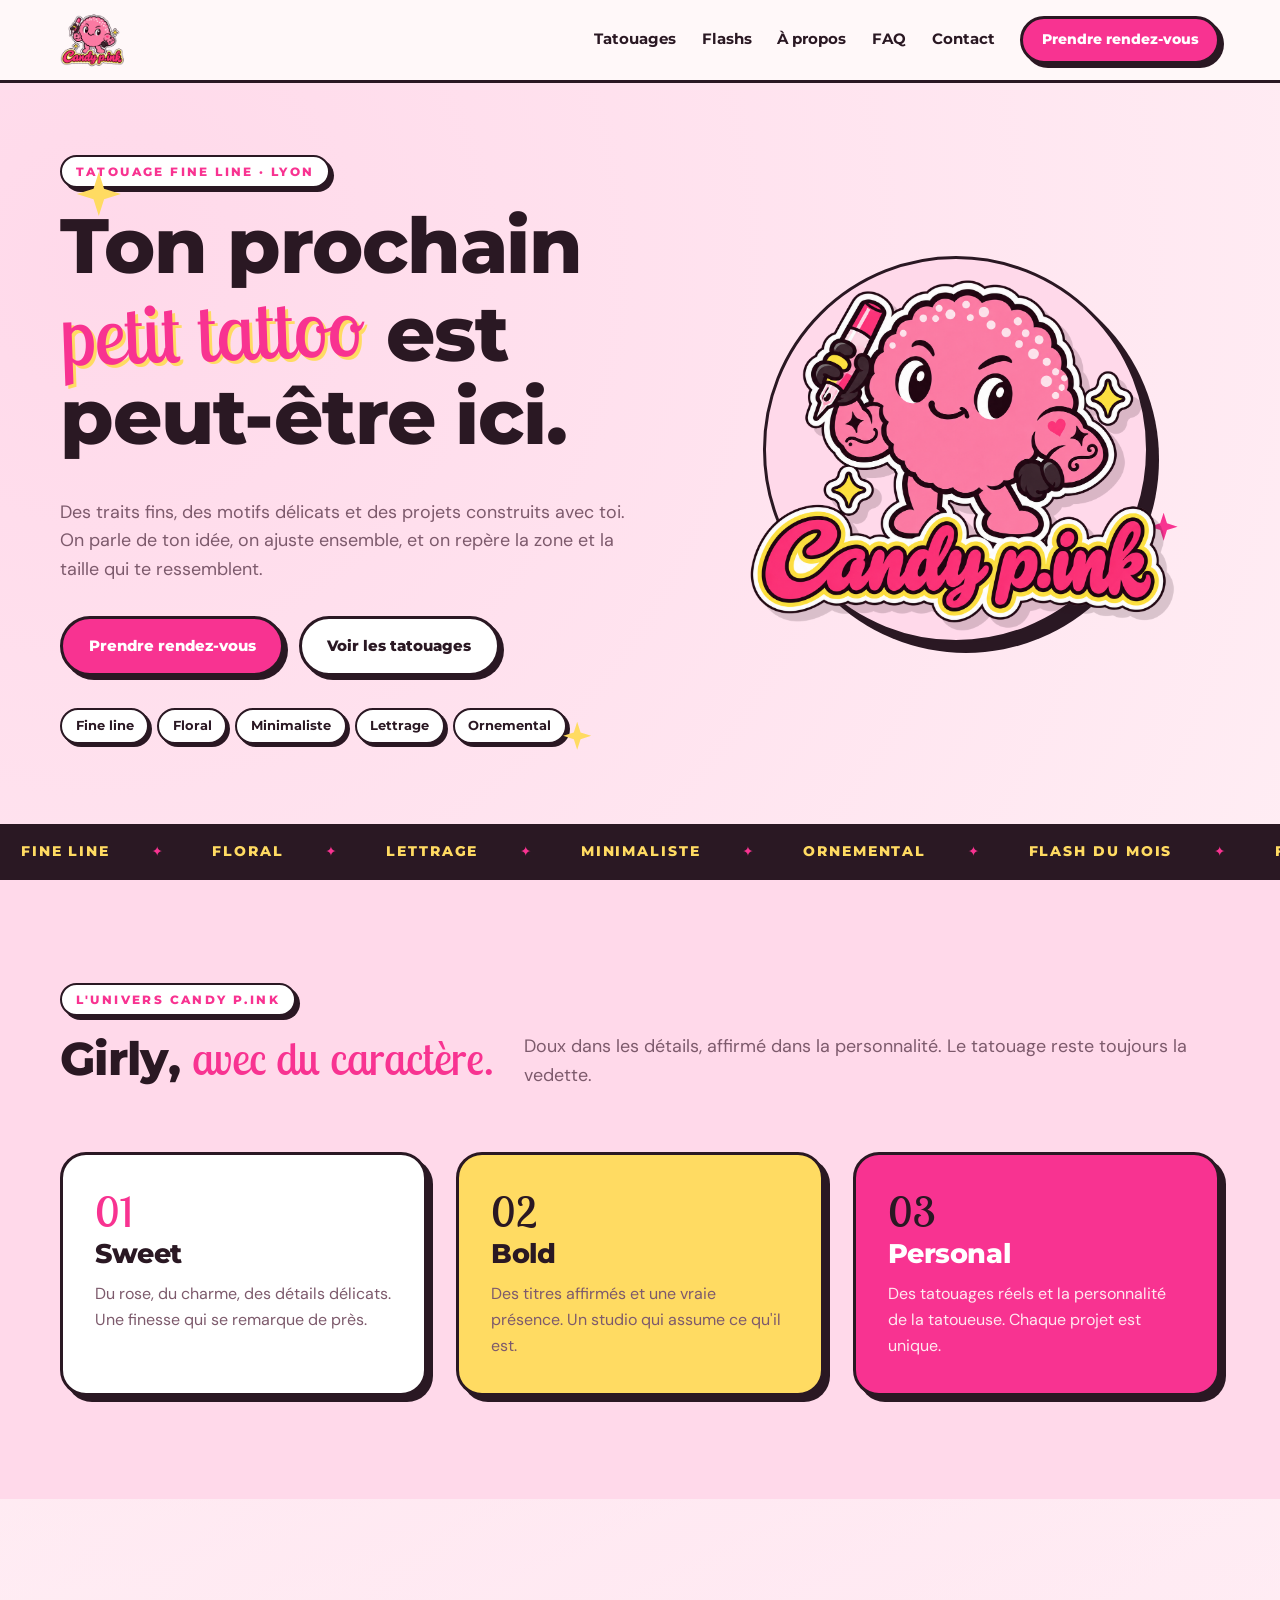
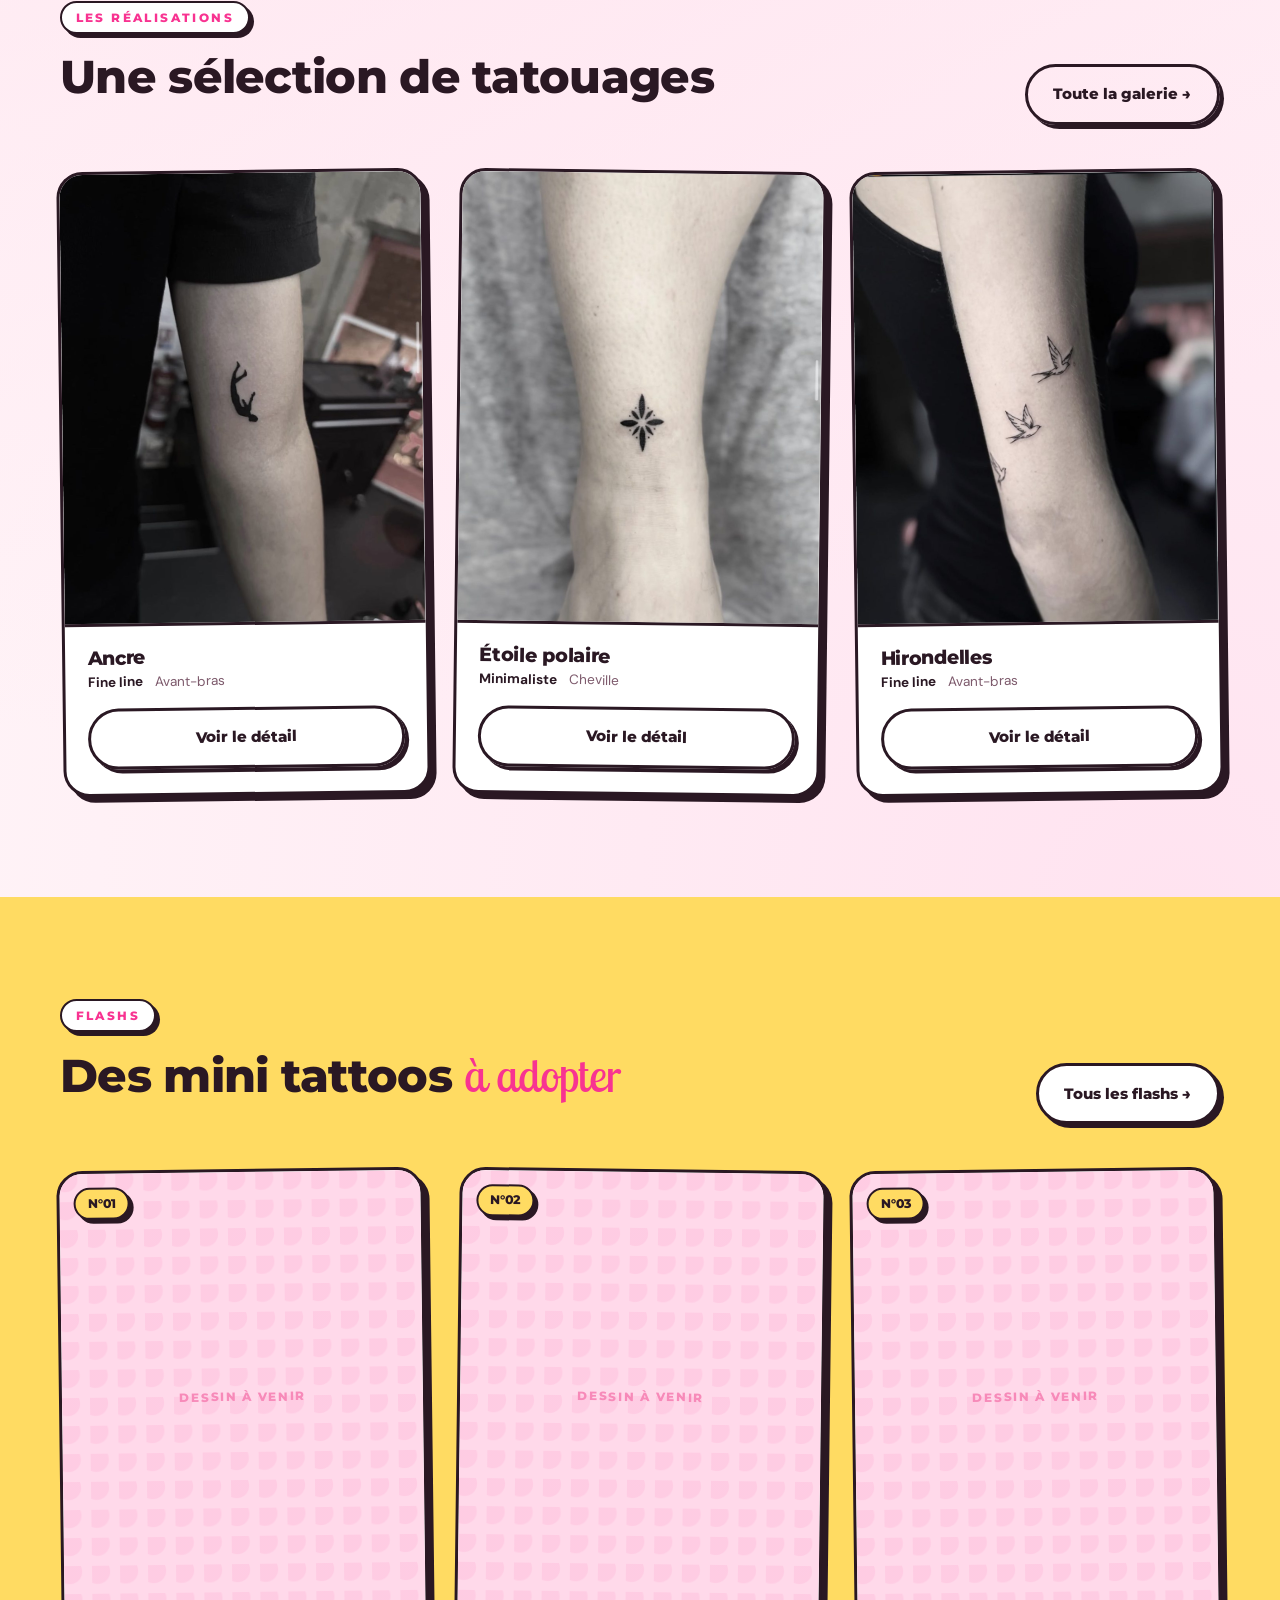
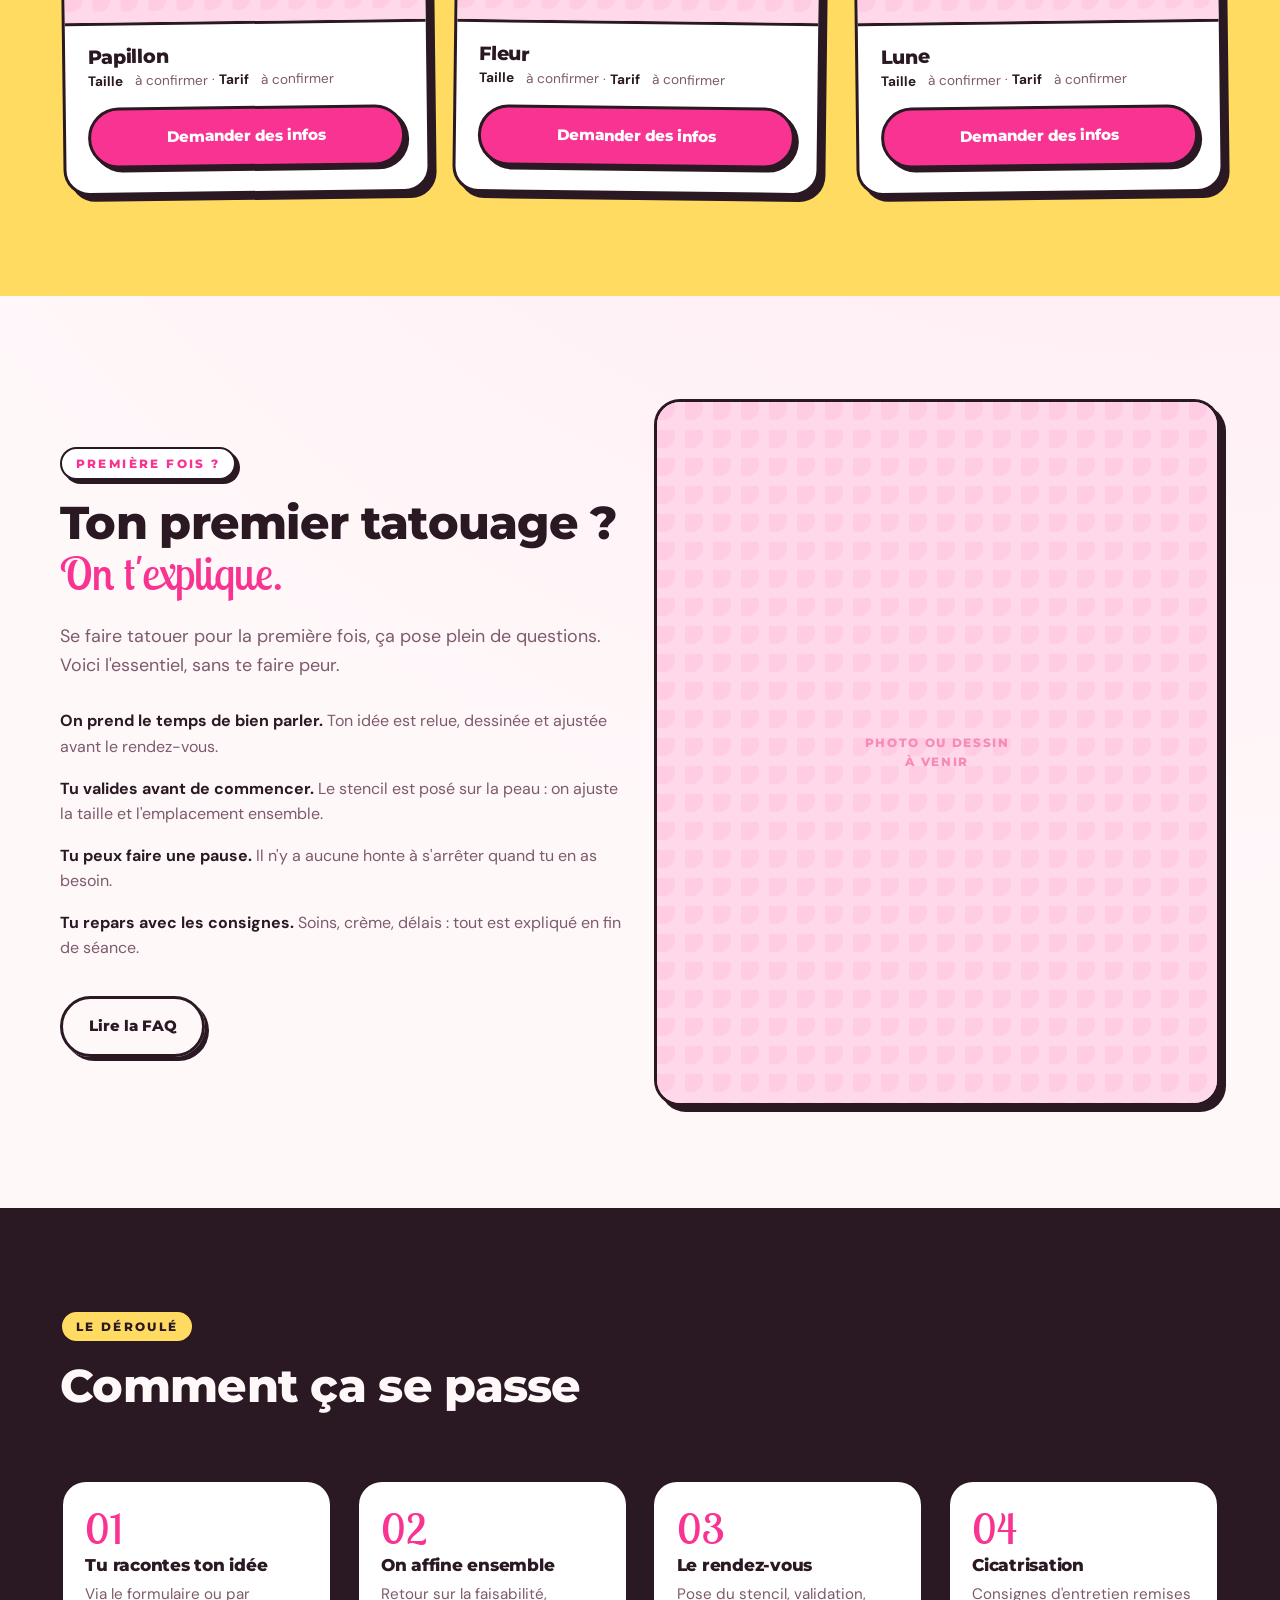
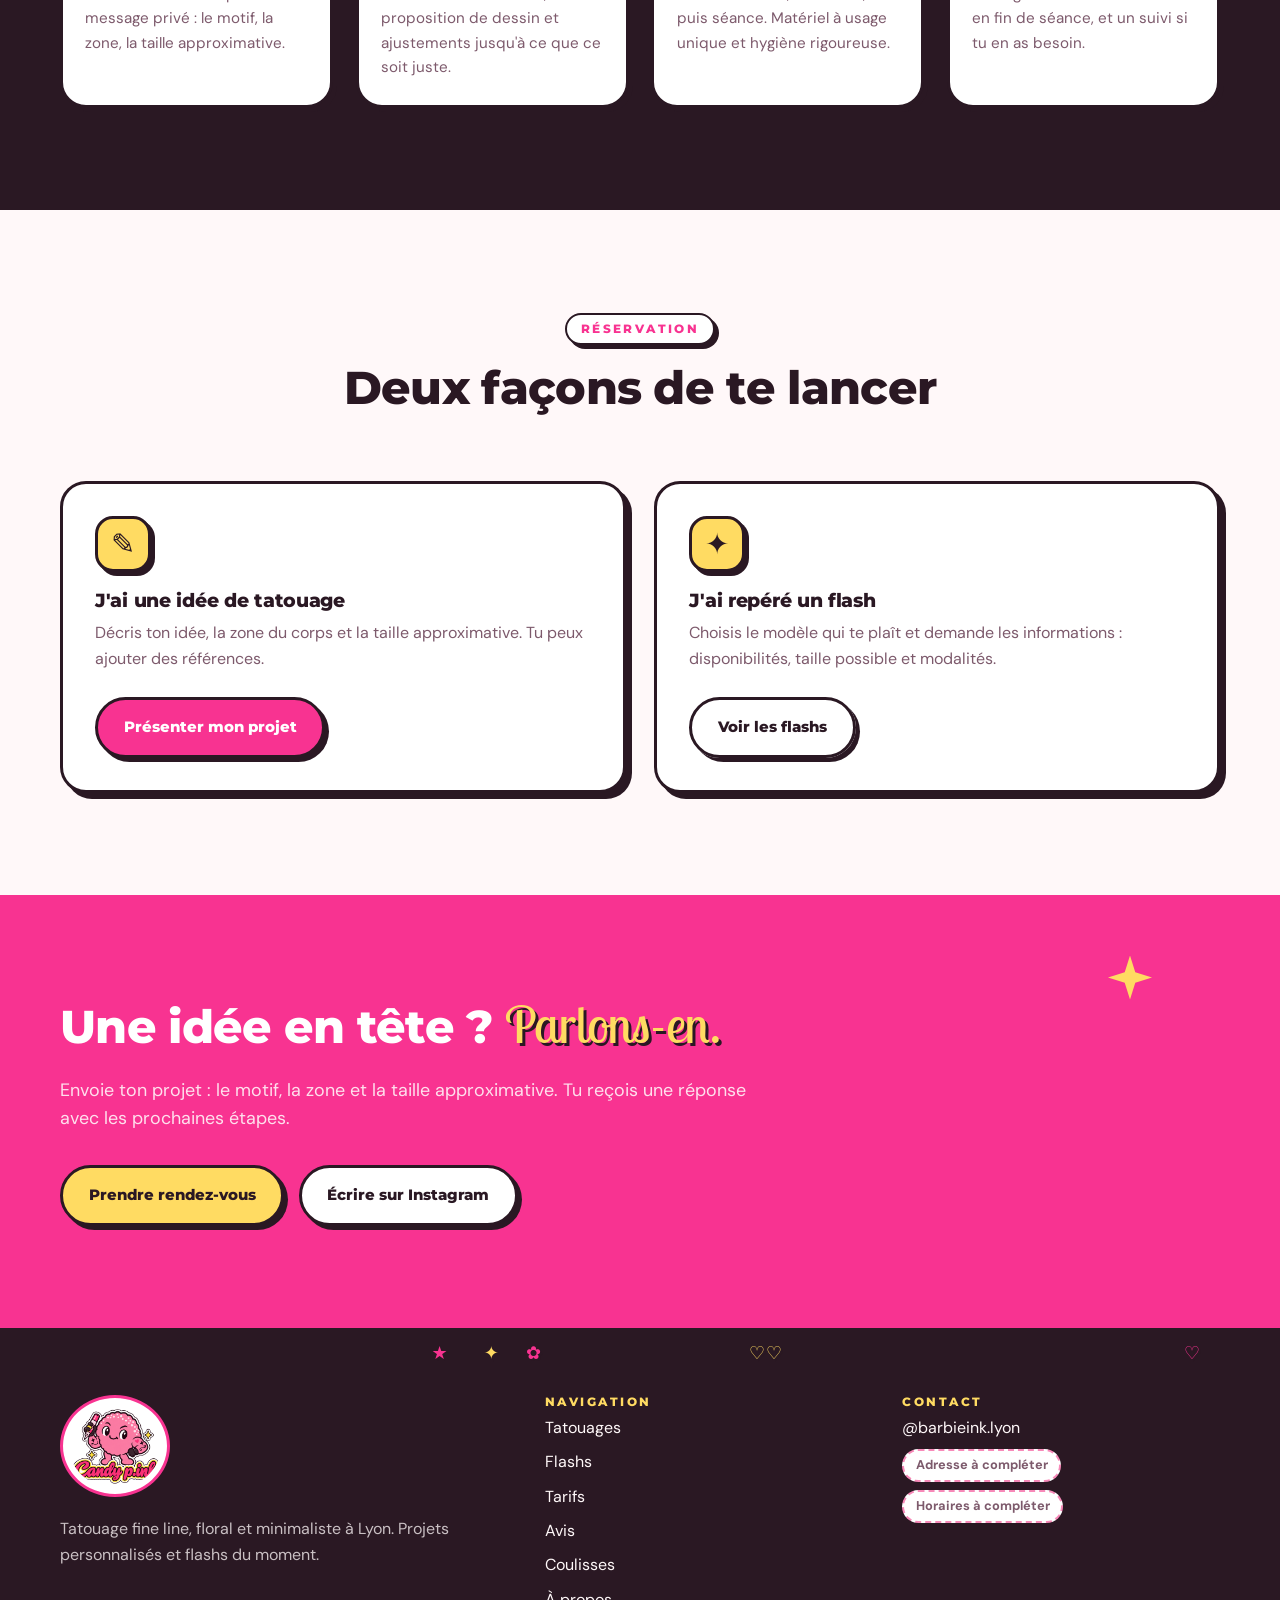
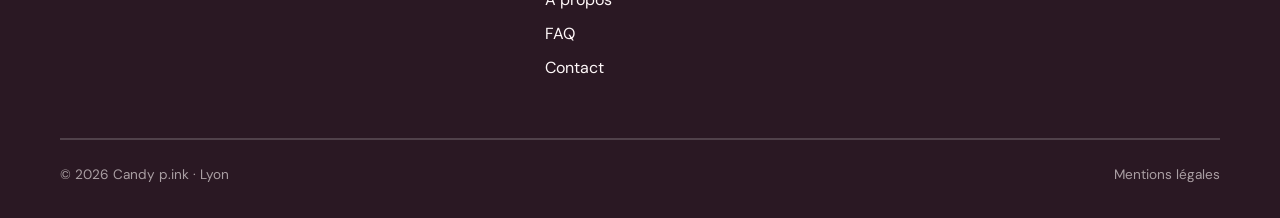
==== index.html @ db71f56a "Add files via upload" ====
<!doctype html>
<html lang="fr">
<head>
  <meta charset="utf-8">
  <meta name="viewport" content="width=device-width, initial-scale=1">
  <title>Candy p.ink · Tatouage fine line à Lyon</title>
  <meta name="description" content="Candy p.ink, studio de tatouage fine line, floral et minimaliste à Lyon. Flashs à adopter et projets sur mesure.">
  <link rel="preconnect" href="https://fonts.googleapis.com">
  <link rel="preconnect" href="https://fonts.gstatic.com" crossorigin>
  <link href="https://fonts.googleapis.com/css2?family=Lobster+Two:ital,wght@0,400;0,700;1,400&family=Montserrat:wght@500;600;700;800&family=DM+Sans:wght@400;500;700&display=swap" rel="stylesheet">
  <link rel="stylesheet" href="styles.css">
</head>
<body>
<div class="fx-veil" aria-hidden="true"><img src="logo.png" alt=""></div>

<header class="site-header">
  <div class="wrap">
    <a class="brand" href="index.html" aria-label="Candy p.ink, accueil">
      <img src="logo.png" alt="Candy p.ink">
    </a>
    <nav class="nav" aria-label="Navigation principale">
      <a href="tatouages.html">Tatouages</a>
      <a href="flashs.html">Flashs</a>
      <a href="a-propos.html">À propos</a>
      <a href="faq.html">FAQ</a>
      <a href="contact.html">Contact</a>
      <a class="btn btn-primary" href="contact.html">Prendre rendez-vous</a>
    </nav>
  </div>
</header>

<main>

  <!-- HERO -->
  <section class="hero">
    <span class="spark" style="top:12%;left:6%;"></span>
    <span class="spark pink s2" style="top:58%;right:8%;"></span>
    <span class="spark s2" style="bottom:10%;left:44%;"></span>
    <div class="wrap hero-grid">
      <div>
        <span class="kicker">Tatouage fine line · Lyon</span>
        <h1>Ton prochain <span class="script">petit tattoo</span> est peut-être ici.</h1>
        <p class="lead">
          Des traits fins, des motifs délicats et des projets construits avec toi.
          On parle de ton idée, on ajuste ensemble, et on repère la zone et la taille qui te ressemblent.
        </p>
        <div class="hero-actions">
          <a class="btn btn-primary" href="contact.html">Prendre rendez-vous</a>
          <a class="btn btn-white" href="tatouages.html">Voir les tatouages</a>
        </div>
        <ul class="tags" aria-label="Styles">
          <li>Fine line</li>
          <li>Floral</li>
          <li>Minimaliste</li>
          <li>Lettrage</li>
          <li>Ornemental</li>
        </ul>
      </div>
      <div class="sticker-stage">
        <img src="logo.png" alt="Mascotte Candy p.ink tenant un stylo de tatouage">
      </div>
    </div>
  </section>

  <!-- TICKER -->
  <div class="ticker" aria-hidden="true">
    <div class="ticker-track">
      <span>Fine line</span><span class="dot">✦</span>
      <span>Floral</span><span class="dot">✦</span>
      <span>Lettrage</span><span class="dot">✦</span>
      <span>Minimaliste</span><span class="dot">✦</span>
      <span>Ornemental</span><span class="dot">✦</span>
      <span>Flash du mois</span><span class="dot">✦</span>
      <span>Fine line</span><span class="dot">✦</span>
      <span>Floral</span><span class="dot">✦</span>
      <span>Lettrage</span><span class="dot">✦</span>
      <span>Minimaliste</span><span class="dot">✦</span>
      <span>Ornemental</span><span class="dot">✦</span>
      <span>Flash du mois</span><span class="dot">✦</span>
    </div>
  </div>

  <!-- UNIVERS -->
  <section class="bg-blush">
    <div class="wrap">
      <div class="section-head">
        <div>
          <span class="kicker">L'univers Candy p.ink</span>
          <h2>Girly, <span class="script">avec du caractère.</span></h2>
        </div>
        <p class="lead">Doux dans les détails, affirmé dans la personnalité. Le tatouage reste toujours la vedette.</p>
      </div>
      <div class="grid-3">
        <article class="pillar">
          <span class="num">01</span>
          <h3>Sweet</h3>
          <p>Du rose, du charme, des détails délicats. Une finesse qui se remarque de près.</p>
        </article>
        <article class="pillar is-butter">
          <span class="num">02</span>
          <h3>Bold</h3>
          <p>Des titres affirmés et une vraie présence. Un studio qui assume ce qu'il est.</p>
        </article>
        <article class="pillar is-pink">
          <span class="num">03</span>
          <h3>Personal</h3>
          <p>Des tatouages réels et la personnalité de la tatoueuse. Chaque projet est unique.</p>
        </article>
      </div>
    </div>
  </section>

  <!-- RÉALISATIONS -->
  <section>
    <div class="wrap">
      <div class="section-head">
        <div>
          <span class="kicker">Les réalisations</span>
          <h2>Une sélection de tatouages</h2>
        </div>
        <a class="btn btn-ghost" href="tatouages.html">Toute la galerie →</a>
      </div>
      <div class="grid-3">
                <article class="work">
          <div class="work-media"><img src="./r03.jpg" alt="Petite ancre fine line sur l’avant-bras" loading="lazy"></div>
          <div class="work-body">
            <h3>Ancre</h3>
            <p class="work-meta"><span>Fine line</span> Avant-bras</p>
            <a class="btn btn-ghost" href="tatouages.html">Voir le détail</a>
          </div>
        </article>
                <article class="work">
          <div class="work-media"><img src="./r05.jpg" alt="Étoile polaire minimaliste sur la cheville" loading="lazy"></div>
          <div class="work-body">
            <h3>Étoile polaire</h3>
            <p class="work-meta"><span>Minimaliste</span> Cheville</p>
            <a class="btn btn-ghost" href="tatouages.html">Voir le détail</a>
          </div>
        </article>
                <article class="work">
          <div class="work-media"><img src="./r07.jpg" alt="Deux hirondelles fine line sur l’avant-bras" loading="lazy"></div>
          <div class="work-body">
            <h3>Hirondelles</h3>
            <p class="work-meta"><span>Fine line</span> Avant-bras</p>
            <a class="btn btn-ghost" href="tatouages.html">Voir le détail</a>
          </div>
        </article>
      </div>
    </div>
  </section>

  <!-- FLASHS -->
  <section class="bg-butter">
    <div class="wrap">
      <div class="section-head">
        <div>
          <span class="kicker">Flashs</span>
          <h2>Des mini tattoos <span class="script">à adopter</span></h2>
        </div>
        <a class="btn btn-white" href="flashs.html">Tous les flashs →</a>
      </div>
      <div class="grid-3">
        <article class="work">
          <div class="work-media"><div class="ph">Dessin à venir</div><span class="badge-no">N°01</span></div>
          <div class="work-body">
            <h3>Papillon</h3>
            <p class="work-meta"><span>Taille</span> à confirmer · <span>Tarif</span> à confirmer</p>
            <a class="btn btn-primary" href="contact.html?flash=01">Demander des infos</a>
          </div>
        </article>
        <article class="work">
          <div class="work-media"><div class="ph">Dessin à venir</div><span class="badge-no">N°02</span></div>
          <div class="work-body">
            <h3>Fleur</h3>
            <p class="work-meta"><span>Taille</span> à confirmer · <span>Tarif</span> à confirmer</p>
            <a class="btn btn-primary" href="contact.html?flash=02">Demander des infos</a>
          </div>
        </article>
        <article class="work">
          <div class="work-media"><div class="ph">Dessin à venir</div><span class="badge-no">N°03</span></div>
          <div class="work-body">
            <h3>Lune</h3>
            <p class="work-meta"><span>Taille</span> à confirmer · <span>Tarif</span> à confirmer</p>
            <a class="btn btn-primary" href="contact.html?flash=03">Demander des infos</a>
          </div>
        </article>
      </div>
    </div>
  </section>

  <!-- PREMIER TATOUAGE -->
  <section>
    <div class="wrap grid-2" style="align-items:center;">
      <div>
        <span class="kicker">Première fois ?</span>
        <h2>Ton premier tatouage ? <span class="script">On t'explique.</span></h2>
        <p class="lead">Se faire tatouer pour la première fois, ça pose plein de questions. Voici l'essentiel, sans te faire peur.</p>
        <ul style="list-style:none;padding:0;margin:1.8rem 0 2.2rem;display:grid;gap:1rem;">
          <li><strong>On prend le temps de bien parler.</strong> <span style="color:var(--muted)">Ton idée est relue, dessinée et ajustée avant le rendez-vous.</span></li>
          <li><strong>Tu valides avant de commencer.</strong> <span style="color:var(--muted)">Le stencil est posé sur la peau : on ajuste la taille et l'emplacement ensemble.</span></li>
          <li><strong>Tu peux faire une pause.</strong> <span style="color:var(--muted)">Il n'y a aucune honte à s'arrêter quand tu en as besoin.</span></li>
          <li><strong>Tu repars avec les consignes.</strong> <span style="color:var(--muted)">Soins, crème, délais : tout est expliqué en fin de séance.</span></li>
        </ul>
        <a class="btn btn-ghost" href="faq.html">Lire la FAQ</a>
      </div>
      <div class="work-media" style="aspect-ratio:4/5;border:3px solid var(--line);border-radius:var(--radius);box-shadow:var(--pop);">
        <div class="ph">Photo ou dessin<br>à venir</div>
      </div>
    </div>
  </section>

  <!-- DÉROULÉ -->
  <section class="bg-ink">
    <div class="wrap">
      <div class="section-head">
        <div>
          <span class="kicker">Le déroulé</span>
          <h2>Comment ça se passe</h2>
        </div>
      </div>
      <ol class="steps" style="color:var(--ink);">
        <li><span class="step-no">01</span><h3>Tu racontes ton idée</h3><p>Via le formulaire ou par message privé : le motif, la zone, la taille approximative.</p></li>
        <li><span class="step-no">02</span><h3>On affine ensemble</h3><p>Retour sur la faisabilité, proposition de dessin et ajustements jusqu'à ce que ce soit juste.</p></li>
        <li><span class="step-no">03</span><h3>Le rendez-vous</h3><p>Pose du stencil, validation, puis séance. Matériel à usage unique et hygiène rigoureuse.</p></li>
        <li><span class="step-no">04</span><h3>Cicatrisation</h3><p>Consignes d'entretien remises en fin de séance, et un suivi si tu en as besoin.</p></li>
      </ol>
    </div>
  </section>

  <!-- DEUX PARCOURS -->
  <section>
    <div class="wrap">
      <div class="section-head center" style="justify-content:center;">
        <div>
          <span class="kicker">Réservation</span>
          <h2>Deux façons de te lancer</h2>
        </div>
      </div>
      <div class="grid-2">
        <article class="card">
          <span class="icon">✎</span>
          <h3>J'ai une idée de tatouage</h3>
          <p>Décris ton idée, la zone du corps et la taille approximative. Tu peux ajouter des références.</p>
          <div style="margin-top:1.6rem;"><a class="btn btn-primary" href="contact.html">Présenter mon projet</a></div>
        </article>
        <article class="card">
          <span class="icon">✦</span>
          <h3>J'ai repéré un flash</h3>
          <p>Choisis le modèle qui te plaît et demande les informations : disponibilités, taille possible et modalités.</p>
          <div style="margin-top:1.6rem;"><a class="btn btn-ghost" href="flashs.html">Voir les flashs</a></div>
        </article>
      </div>
    </div>
  </section>

  <!-- CTA -->
  <section class="bg-pink cta">
    <span class="spark" style="top:14%;right:10%;"></span>
    <div class="wrap">
      <h2>Une idée en tête ? <span class="script">Parlons-en.</span></h2>
      <p class="lead">Envoie ton projet : le motif, la zone et la taille approximative. Tu reçois une réponse avec les prochaines étapes.</p>
      <div class="cta-actions">
        <a class="btn btn-butter" href="contact.html">Prendre rendez-vous</a>
        <a class="btn btn-white" href="https://instagram.com/barbieink.lyon" target="_blank" rel="noopener">Écrire sur Instagram</a>
      </div>
    </div>
  </section>

</main>

<footer class="site-footer">
  <div class="wrap">
    <div class="footer-grid">
      <div>
        <img class="footer-logo" src="logo.png" alt="Candy p.ink">
        <p style="margin-top:1.2rem;">Tatouage fine line, floral et minimaliste à Lyon. Projets personnalisés et flashs du moment.</p>
      </div>
      <div>
        <h3>Navigation</h3>
        <ul>
          <li><a href="tatouages.html">Tatouages</a></li>
          <li><a href="flashs.html">Flashs</a></li>
          <li><a href="tarifs.html">Tarifs</a></li>
          <li><a href="avis.html">Avis</a></li>
          <li><a href="coulisses.html">Coulisses</a></li>
          <li><a href="a-propos.html">À propos</a></li>
          <li><a href="faq.html">FAQ</a></li>
          <li><a href="contact.html">Contact</a></li>
        </ul>
      </div>
      <div>
        <h3>Contact</h3>
        <ul>
          <li><a href="https://instagram.com/barbieink.lyon" target="_blank" rel="noopener">@barbieink.lyon</a></li>
          <li><span class="pending">Adresse à compléter</span></li>
          <li><span class="pending">Horaires à compléter</span></li>
        </ul>
      </div>
    </div>
    <div class="footer-bottom">
      <span>© 2026 Candy p.ink · Lyon</span>
      <a href="mentions-legales.html">Mentions légales</a>
    </div>
  </div>
</footer>

<script src="fx.js" defer></script>
</body>
</html>
---- styles.css ----
/* Candy p.ink — feuille de style (maquette V2, esprit sticker)
   Palette tirée du logo et de la charte graphique V1 (à valider). */

:root {
  --pink: #F83391;
  --pink-deep: #D91E74;
  --bubblegum: #F78AB9;
  --blush: #FFD9EA;
  --milky: #FFF8F9;
  --butter: #FFDB62;
  --ink: #2A1823;
  --muted: #7D5A6C;
  --line: #2A1823;

  --font-script: "Lobster Two", "Brush Script MT", cursive;
  --font-title: "Montserrat", system-ui, sans-serif;
  --font-body: "DM Sans", system-ui, sans-serif;

  --radius: 26px;
  --radius-sm: 16px;
  --max: 1160px;
  --pop: 6px 6px 0 var(--line);
  --pop-sm: 4px 4px 0 var(--line);
}

*, *::before, *::after { box-sizing: border-box; }
html { scroll-behavior: smooth; }

body {
  margin: 0;
  font-family: var(--font-body);
  color: var(--ink);
  background: var(--milky);
  line-height: 1.6;
  -webkit-font-smoothing: antialiased;
  overflow-x: hidden;
}

img, svg { max-width: 100%; display: block; }
a { color: inherit; }

.wrap { width: min(100% - 40px, var(--max)); margin-inline: auto; }

/* ---------- Typographie ---------- */
h1, h2, h3 {
  font-family: var(--font-title);
  font-weight: 800;
  line-height: 1.08;
  margin: 0 0 0.5em;
  letter-spacing: -0.015em;
}
h1 { font-size: clamp(2.6rem, 6.5vw, 4.8rem); }
h2 { font-size: clamp(1.9rem, 4.2vw, 2.9rem); }
h3 { font-size: 1.2rem; }

.script {
  font-family: var(--font-script);
  font-weight: 400;
  color: var(--pink);
  letter-spacing: 0;
}

.kicker {
  display: inline-block;
  font-family: var(--font-title);
  font-size: 0.75rem;
  font-weight: 800;
  letter-spacing: 0.2em;
  text-transform: uppercase;
  color: var(--pink);
  background: #fff;
  border: 2px solid var(--line);
  border-radius: 999px;
  padding: 0.3rem 0.85rem;
  box-shadow: var(--pop-sm);
  margin-bottom: 1.1rem;
}

.lead { font-size: 1.12rem; color: var(--muted); max-width: 58ch; }

/* ---------- Boutons (style sticker) ---------- */
.btn {
  display: inline-flex;
  align-items: center;
  justify-content: center;
  gap: 0.5rem;
  padding: 0.95rem 1.6rem;
  border-radius: 999px;
  border: 3px solid var(--line);
  font-family: var(--font-title);
  font-weight: 800;
  font-size: 0.95rem;
  text-decoration: none;
  cursor: pointer;
  box-shadow: var(--pop-sm);
  transition: transform 0.12s ease, box-shadow 0.12s ease, background 0.12s ease;
}
.btn:hover { transform: translate(-2px, -2px); box-shadow: 6px 6px 0 var(--line); }
.btn:active { transform: translate(3px, 3px); box-shadow: 0 0 0 var(--line); }

.btn-primary { background: var(--pink); color: #fff; }
.btn-butter { background: var(--butter); color: var(--ink); }
.btn-white { background: #fff; color: var(--ink); }
.btn-ghost { background: transparent; color: var(--ink); }
.btn-ghost:hover { background: var(--blush); }

/* ---------- Header ---------- */
.site-header {
  position: sticky;
  top: 0;
  z-index: 30;
  background: var(--milky);
  border-bottom: 3px solid var(--line);
}
.site-header .wrap {
  display: flex;
  align-items: center;
  justify-content: space-between;
  gap: 1.2rem;
  padding: 0.5rem 0;
}
.brand { display: flex; align-items: center; text-decoration: none; }
.brand img { width: 64px; height: 64px; object-fit: contain; }

.nav { display: flex; align-items: center; gap: 1.6rem; }
.nav a:not(.btn) {
  text-decoration: none;
  font-family: var(--font-title);
  font-weight: 700;
  font-size: 0.92rem;
  position: relative;
  padding: 4px 0;
}
.nav a:not(.btn)::after {
  content: "";
  position: absolute;
  left: 0; right: 0; bottom: -2px;
  height: 4px;
  background: var(--pink);
  border-radius: 4px;
  transform: scaleX(0);
  transform-origin: left;
  transition: transform 0.2s ease;
}
.nav a:not(.btn):hover::after,
.nav a[aria-current="page"]::after { transform: scaleX(1); }
.nav .btn { padding: 0.65rem 1.15rem; font-size: 0.85rem; }

/* ---------- Sections ---------- */
section { padding: clamp(3.5rem, 8vw, 6.5rem) 0; position: relative; }
.bg-blush { background: var(--blush); }
.bg-pink { background: var(--pink); color: #fff; }
.bg-ink { background: var(--ink); color: var(--milky); }
.bg-butter { background: var(--butter); }
.bg-pink .kicker, .bg-ink .kicker { background: var(--butter); color: var(--ink); }
.bg-pink .lead, .bg-ink .lead { color: rgba(255,248,249,0.88); }

.section-head {
  display: flex;
  justify-content: space-between;
  align-items: end;
  gap: 1.5rem;
  flex-wrap: wrap;
  margin-bottom: 2.8rem;
}
.center { text-align: center; }
.center .lead { margin-inline: auto; }

/* Bandes "sticker" en bordure */
.stripe-top, .stripe-bottom { height: 22px; position: relative; }
.stripe-top { background: repeating-linear-gradient(-45deg, var(--pink) 0 14px, var(--milky) 14px 28px); border-bottom: 3px solid var(--line); }

/* ---------- Sparkles (étoiles décoratives) ---------- */
.spark {
  position: absolute;
  width: 44px;
  height: 44px;
  background: var(--butter);
  clip-path: polygon(50% 0%, 62% 38%, 100% 50%, 62% 62%, 50% 100%, 38% 62%, 0% 50%, 38% 38%);
  filter: drop-shadow(3px 3px 0 var(--line));
  animation: twinkle 3.2s ease-in-out infinite;
  pointer-events: none;
}
.spark.pink { background: var(--pink); }
.spark.s2 { width: 28px; height: 28px; animation-delay: 1.2s; }
@keyframes twinkle {
  0%, 100% { transform: scale(1) rotate(0deg); }
  50% { transform: scale(0.75) rotate(18deg); }
}

/* ---------- Hero ---------- */
.hero { padding: clamp(2.5rem, 6vw, 4.5rem) 0 clamp(3.5rem, 8vw, 5rem); overflow: hidden; }
.hero-grid {
  display: grid;
  grid-template-columns: 1.05fr 0.95fr;
  gap: 3rem;
  align-items: center;
}
.hero h1 .script {
  display: inline-block;
  font-size: 1.05em;
  transform: rotate(-2deg);
  color: var(--pink);
  text-shadow: 3px 3px 0 var(--butter);
}
.hero-actions { display: flex; gap: 0.9rem; flex-wrap: wrap; margin: 2rem 0; }
.tags { display: flex; gap: 0.5rem; flex-wrap: wrap; list-style: none; padding: 0; margin: 0; }
.tags li {
  font-family: var(--font-title);
  font-size: 0.8rem;
  font-weight: 700;
  padding: 0.35rem 0.85rem;
  border-radius: 999px;
  background: #fff;
  border: 2px solid var(--line);
  box-shadow: 3px 3px 0 var(--line);
}

/* Logo en "sticker" dans le hero */
.sticker-stage {
  position: relative;
  max-width: 460px;
  margin-inline: auto;
  width: 100%;
  aspect-ratio: 1 / 1;
  display: grid;
  place-items: center;
}
.sticker-stage::before {
  content: "";
  position: absolute;
  inset: 8%;
  border-radius: 50%;
  background: var(--blush);
  border: 3px solid var(--line);
  box-shadow: 10px 10px 0 var(--line);
}
.sticker-stage img {
  position: relative;
  width: 92%;
  height: auto;
  animation: float 5s ease-in-out infinite;
  filter: drop-shadow(8px 8px 0 rgba(42, 24, 35, 0.18));
}
@keyframes float {
  0%, 100% { transform: translateY(0) rotate(-1deg); }
  50% { transform: translateY(-12px) rotate(1deg); }
}
@media (prefers-reduced-motion: reduce) {
  .sticker-stage img, .spark, .ticker-track { animation: none; }
}

/* Bandeau défilant */
.ticker {
  background: var(--ink);
  color: var(--butter);
  overflow: hidden;
  white-space: nowrap;
  padding: 0.9rem 0;
  font-family: var(--font-title);
  font-weight: 800;
  letter-spacing: 0.14em;
  text-transform: uppercase;
  font-size: 0.85rem;
  border-top: 3px solid var(--line);
  border-bottom: 3px solid var(--line);
}
.ticker-track { display: inline-block; animation: ticker 26s linear infinite; }
.ticker span { margin: 0 1.3rem; }
.ticker span.dot { color: var(--pink); }
@keyframes ticker { from { transform: translateX(0); } to { transform: translateX(-50%); } }

/* ---------- Cartes ---------- */
.grid-3 { display: grid; gap: 1.8rem; grid-template-columns: repeat(3, 1fr); }
.grid-2 { display: grid; gap: 1.8rem; grid-template-columns: repeat(2, 1fr); }
.grid-4 { display: grid; gap: 1.5rem; grid-template-columns: repeat(4, 1fr); }

.card {
  background: #fff;
  border: 3px solid var(--line);
  border-radius: var(--radius);
  padding: 2rem;
  box-shadow: var(--pop);
  transition: transform 0.15s ease, box-shadow 0.15s ease;
}
.card:hover { transform: translate(-3px, -3px); box-shadow: 9px 9px 0 var(--line); }
.card p { color: var(--muted); margin: 0; }
.card .icon {
  width: 56px; height: 56px;
  border-radius: 18px;
  border: 3px solid var(--line);
  display: grid; place-items: center;
  font-family: var(--font-script);
  font-size: 1.8rem;
  background: var(--butter);
  box-shadow: var(--pop-sm);
  margin-bottom: 1.1rem;
}

.pillar {
  border: 3px solid var(--line);
  border-radius: var(--radius);
  padding: 2.2rem 2rem;
  box-shadow: var(--pop);
  background: #fff;
}
.pillar.is-pink { background: var(--pink); color: #fff; }
.pillar.is-pink p { color: rgba(255,248,249,0.92); }
.pillar.is-butter { background: var(--butter); }
.pillar .num {
  font-family: var(--font-script);
  font-size: 2.6rem;
  color: var(--pink);
  line-height: 1;
  display: block;
  margin-bottom: 0.4rem;
}
.pillar.is-pink .num, .pillar.is-butter .num { color: var(--ink); }
.pillar h3 { font-size: 1.7rem; }
.pillar p { margin: 0; color: var(--muted); }
.pillar.is-pink p { color: rgba(255,248,249,0.92); }

/* Réalisations / flashs */
.work {
  background: #fff;
  border: 3px solid var(--line);
  border-radius: var(--radius);
  overflow: hidden;
  box-shadow: var(--pop);
  display: flex;
  flex-direction: column;
  transition: transform 0.15s ease, box-shadow 0.15s ease;
}
.work:hover { transform: translate(-3px, -3px); box-shadow: 9px 9px 0 var(--line); }
.work-media {
  position: relative;
  aspect-ratio: 4 / 5;
  background: var(--blush);
  border-bottom: 3px solid var(--line);
  display: grid;
  place-items: center;
  overflow: hidden;
}
.work-media img { width: 100%; height: 100%; object-fit: cover; }
.work-body { padding: 1.3rem 1.4rem 1.5rem; display: flex; flex-direction: column; flex: 1; }
.work-body h3 { margin-bottom: 0.2rem; }
.work-meta { font-size: 0.85rem; color: var(--muted); margin: 0 0 1rem; }
.work-meta span { margin-right: 0.5rem; font-weight: 700; color: var(--ink); }
.work-body .btn { margin-top: auto; width: 100%; }

.badge-no {
  position: absolute;
  top: 14px;
  left: 14px;
  background: var(--butter);
  border: 2px solid var(--line);
  border-radius: 999px;
  padding: 0.25rem 0.75rem;
  font-family: var(--font-title);
  font-weight: 800;
  font-size: 0.78rem;
  box-shadow: var(--pop-sm);
}

/* Placeholder photo */
.ph {
  width: 100%; height: 100%;
  display: grid; place-items: center;
  text-align: center;
  padding: 1rem;
  font-family: var(--font-title);
  font-size: 0.75rem;
  font-weight: 800;
  letter-spacing: 0.14em;
  text-transform: uppercase;
  color: var(--bubblegum);
  background:
    radial-gradient(circle at 20% 20%, rgba(248,51,145,0.08) 0 12px, transparent 13px) 0 0/28px 28px,
    var(--blush);
}

/* Filtres */
.filters { display: flex; gap: 0.6rem; flex-wrap: wrap; margin-bottom: 2.5rem; }
.filters button {
  font-family: var(--font-title);
  font-weight: 800;
  font-size: 0.88rem;
  padding: 0.6rem 1.1rem;
  border-radius: 999px;
  border: 3px solid var(--line);
  background: #fff;
  color: var(--ink);
  cursor: pointer;
  box-shadow: var(--pop-sm);
  transition: transform 0.1s ease;
}
.filters button:hover { transform: translate(-1px, -1px); }
.filters button[aria-pressed="true"] { background: var(--pink); color: #fff; }
.work[hidden] { display: none; }

/* Étapes */
.steps { list-style: none; padding: 0; margin: 0; display: grid; gap: 1.4rem; grid-template-columns: repeat(4, 1fr); }
.steps li {
  background: #fff;
  border: 3px solid var(--line);
  border-radius: var(--radius);
  padding: 1.6rem 1.4rem;
  box-shadow: var(--pop-sm);
}
.steps .step-no {
  font-family: var(--font-script);
  font-size: 2.6rem;
  color: var(--pink);
  display: block;
  line-height: 1;
  margin-bottom: 0.4rem;
}
.steps h3 { font-size: 1.05rem; }
.steps p { color: var(--muted); font-size: 0.95rem; margin: 0; }

/* FAQ */
.faq-group { margin-bottom: 3rem; }
.faq-group h2 { font-size: 1.6rem; margin-bottom: 1.2rem; }
details {
  background: #fff;
  border: 3px solid var(--line);
  border-radius: var(--radius-sm);
  margin-bottom: 0.9rem;
  box-shadow: var(--pop-sm);
  overflow: hidden;
}
details[open] { background: var(--blush); }
details summary {
  cursor: pointer;
  list-style: none;
  padding: 1.1rem 1.4rem;
  font-family: var(--font-title);
  font-weight: 800;
  display: flex;
  justify-content: space-between;
  align-items: center;
  gap: 1rem;
}
details summary::-webkit-details-marker { display: none; }
details summary::after {
  content: "+";
  font-size: 1.7rem;
  line-height: 1;
  color: var(--pink);
  transition: transform 0.2s ease;
}
details[open] summary::after { transform: rotate(45deg); }
details p { margin: 0; padding: 0 1.4rem 1.3rem; color: var(--ink); }

/* Formulaire */
.form-shell {
  background: #fff;
  border: 3px solid var(--line);
  border-radius: var(--radius);
  padding: clamp(1.5rem, 4vw, 2.6rem);
  box-shadow: var(--pop);
}
.toggle {
  display: grid;
  grid-template-columns: 1fr 1fr;
  gap: 0.5rem;
  background: var(--blush);
  border: 3px solid var(--line);
  border-radius: 999px;
  padding: 5px;
  margin-bottom: 2rem;
}
.toggle button {
  border: 0;
  background: transparent;
  padding: 0.8rem;
  border-radius: 999px;
  font-family: var(--font-title);
  font-weight: 800;
  cursor: pointer;
  color: var(--ink);
}
.toggle button[aria-pressed="true"] { background: var(--pink); color: #fff; box-shadow: var(--pop-sm); border: 2px solid var(--line); }

.field { margin-bottom: 1.3rem; }
.field label { display: block; font-weight: 800; font-size: 0.9rem; margin-bottom: 0.45rem; font-family: var(--font-title); }
.field small { color: var(--muted); display: block; margin-top: 0.35rem; font-size: 0.85rem; }
.field input, .field select, .field textarea {
  width: 100%;
  font: inherit;
  padding: 0.9rem 1rem;
  border-radius: var(--radius-sm);
  border: 3px solid var(--line);
  background: var(--milky);
  color: var(--ink);
}
.field textarea { min-height: 120px; resize: vertical; }
.field input:focus, .field select:focus, .field textarea:focus { outline: none; background: #fff; box-shadow: 4px 4px 0 var(--pink); }
.row-2 { display: grid; gap: 1rem; grid-template-columns: 1fr 1fr; }

.note-box {
  background: var(--butter);
  border: 3px solid var(--line);
  border-radius: var(--radius-sm);
  padding: 1.4rem 1.5rem;
  box-shadow: var(--pop-sm);
}
.note-box h3 { font-size: 0.85rem; letter-spacing: 0.16em; text-transform: uppercase; margin-bottom: 0.5rem; }
.note-box p { margin: 0; }

.pending {
  display: inline-block;
  font-size: 0.8rem;
  font-weight: 700;
  padding: 0.25rem 0.7rem;
  border-radius: 999px;
  border: 2px dashed var(--bubblegum);
  color: var(--muted);
  background: #fff;
}

/* CTA */
.cta h2 { color: #fff; }
.cta h2 .script { color: var(--butter); text-shadow: 3px 3px 0 var(--ink); font-size: 1.1em; }
.cta-actions { display: flex; gap: 0.9rem; flex-wrap: wrap; margin-top: 2rem; }

/* Pages intérieures */
.page-hero {
  padding: clamp(3rem, 7vw, 5rem) 0 clamp(2.5rem, 6vw, 3.5rem);
  background: var(--blush);
  border-bottom: 3px solid var(--line);
  position: relative;
  overflow: hidden;
}
.crumbs { font-size: 0.85rem; color: var(--muted); margin-bottom: 1rem; font-weight: 700; }
.crumbs a { text-decoration: none; }
.crumbs a:hover { color: var(--pink); }

/* Footer */
.site-footer {
  background: var(--ink);
  color: var(--milky);
  padding: 4rem 0 2rem;
  border-top: 3px solid var(--line);
}
.footer-grid { display: grid; gap: 2.5rem; grid-template-columns: 1.4fr 1fr 1fr; }
.footer-logo { width: 110px; height: auto; background: #fff; border-radius: 50%; padding: 6px; border: 3px solid var(--pink); }
.site-footer h3 {
  font-family: var(--font-title);
  font-size: 0.78rem;
  letter-spacing: 0.2em;
  text-transform: uppercase;
  color: var(--butter);
}
.site-footer ul { list-style: none; padding: 0; margin: 0; }
.site-footer li { margin-bottom: 0.55rem; }
.site-footer a { text-decoration: none; }
.site-footer a:hover { color: var(--butter); }
.site-footer p { color: rgba(255,248,249,0.75); margin: 0 0 1rem; }
.footer-bottom {
  display: flex;
  justify-content: space-between;
  gap: 1rem;
  flex-wrap: wrap;
  margin-top: 3rem;
  padding-top: 1.5rem;
  border-top: 2px solid rgba(255,248,249,0.18);
  font-size: 0.85rem;
  color: rgba(255,248,249,0.6);
}

/* Responsive */
@media (max-width: 960px) {
  .hero-grid { grid-template-columns: 1fr; }
  .grid-3, .grid-4 { grid-template-columns: 1fr 1fr; }
  .steps { grid-template-columns: 1fr 1fr; }
  .footer-grid { grid-template-columns: 1fr 1fr; }
}
@media (max-width: 640px) {
  .nav a:not(.btn) { display: none; }
  .nav { gap: 0.8rem; }
  .brand img { width: 52px; height: 52px; }
  .grid-3, .grid-2, .grid-4, .steps, .footer-grid, .row-2 { grid-template-columns: 1fr; }
  .section-head { align-items: start; }
  .spark { display: none; }
}


/* ============ Version girly : animations et transitions ============ */
body {
  background:
    radial-gradient(circle at 8% 4%, var(--blush) 0, transparent 32%),
    radial-gradient(circle at 92% 38%, #FFE3F0 0, transparent 38%),
    var(--milky);
}

/* Voile de transition avec logo */
.fx-veil {
  position: fixed;
  inset: 0;
  z-index: 100;
  pointer-events: none;
  display: grid;
  place-items: center;
  background: var(--pink);
  background-image: radial-gradient(rgba(255,255,255,0.28) 2px, transparent 2.5px);
  background-size: 22px 22px;
  clip-path: circle(0% at 50% 50%);
  transition: clip-path 0.6s cubic-bezier(0.7, 0, 0.3, 1);
}
.fx-veil.is-in { clip-path: circle(150% at 50% 50%); }
.fx-veil img {
  width: min(240px, 60vw);
  height: auto;
  transform: scale(0) rotate(-25deg);
  transition: transform 0.4s cubic-bezier(0.34, 1.56, 0.64, 1);
  filter: drop-shadow(8px 8px 0 var(--line));
}
.fx-veil.is-in img { transform: scale(1) rotate(0deg); transition-delay: 0.25s; }

/* Entrée du logo dans le hero */
@keyframes pop-in {
  0% { transform: scale(0.3) rotate(-18deg); opacity: 0; }
  70% { transform: scale(1.08) rotate(3deg); opacity: 1; }
  100% { transform: scale(1) rotate(0); }
}
.sticker-stage img {
  animation: pop-in 0.9s cubic-bezier(0.34, 1.56, 0.64, 1) both, float 5s ease-in-out 0.9s infinite;
}

/* Apparition au défilement */
.js .reveal {
  opacity: 0;
  transform: translateY(28px) scale(0.98);
  transition: opacity 0.7s ease, transform 0.7s cubic-bezier(0.2, 0.8, 0.2, 1);
}
.js .reveal.is-visible { opacity: 1; transform: none; }

/* Boutons qui se dandinent */
.btn-primary:hover, .btn-butter:hover, .btn-white:hover { animation: wobble 0.5s ease; }
@keyframes wobble {
  0%, 100% { transform: translate(-2px, -2px) rotate(0); }
  25% { transform: translate(-2px, -2px) rotate(-2.5deg); }
  75% { transform: translate(-2px, -2px) rotate(2.5deg); }
}
.btn { position: relative; overflow: hidden; }
.btn::after {
  content: "";
  position: absolute;
  top: 0; left: -75%;
  width: 50%; height: 100%;
  background: linear-gradient(100deg, transparent, rgba(255,255,255,0.55), transparent);
  transform: skewX(-20deg);
  pointer-events: none;
}
.btn:hover::after { animation: shine 0.7s ease; }
@keyframes shine { to { left: 130%; } }

/* Cartes : légère inclinaison en alternance et zoom sur la photo */
.grid-3 > .work:nth-child(odd) { rotate: -0.7deg; }
.grid-3 > .work:nth-child(even) { rotate: 0.7deg; }
.grid-3 > .work:hover { rotate: 0deg; }
.work-media img { transition: transform 0.6s ease; }
.work:hover .work-media img { transform: scale(1.06); }
.work-media { background: var(--blush); }

/* Décorations flottantes (cœurs, étoiles) */
.fx-float {
  position: absolute;
  bottom: -40px;
  color: var(--pink);
  font-size: 18px;
  pointer-events: none;
  text-shadow: 2px 2px 0 var(--line);
  animation: rise 9s linear infinite;
  z-index: 0;
}
.fx-float.alt { color: var(--butter); }
@keyframes rise {
  0% { transform: translateY(0) rotate(0); opacity: 0; }
  10% { opacity: 1; }
  100% { transform: translateY(-110vh) rotate(360deg); opacity: 0; }
}

/* Traînée de cœurs et étoiles sous le curseur */
.fx-trail {
  position: fixed;
  z-index: 90;
  pointer-events: none;
  color: var(--pink);
  font-size: 15px;
  text-shadow: 1px 1px 0 var(--line);
  transform: translate(-50%, -50%);
  animation: trail 0.9s ease-out forwards;
}
.fx-trail.butter { color: var(--butter); }
@keyframes trail {
  to { opacity: 0; transform: translate(-50%, -160%) scale(0.4) rotate(45deg); }
}

/* Titres : soulignement ondulé sous les mots en script */
h2 .script, h1 .script { position: relative; white-space: nowrap; }

@media (prefers-reduced-motion: reduce) {
  .fx-veil, .fx-veil img, .work-media img, .work { transition: none !important; }
  .js .reveal { opacity: 1; transform: none; transition: none; }
  .sticker-stage img, .fx-float, .btn::after { animation: none !important; }
  .grid-3 > .work { rotate: 0deg; }
}
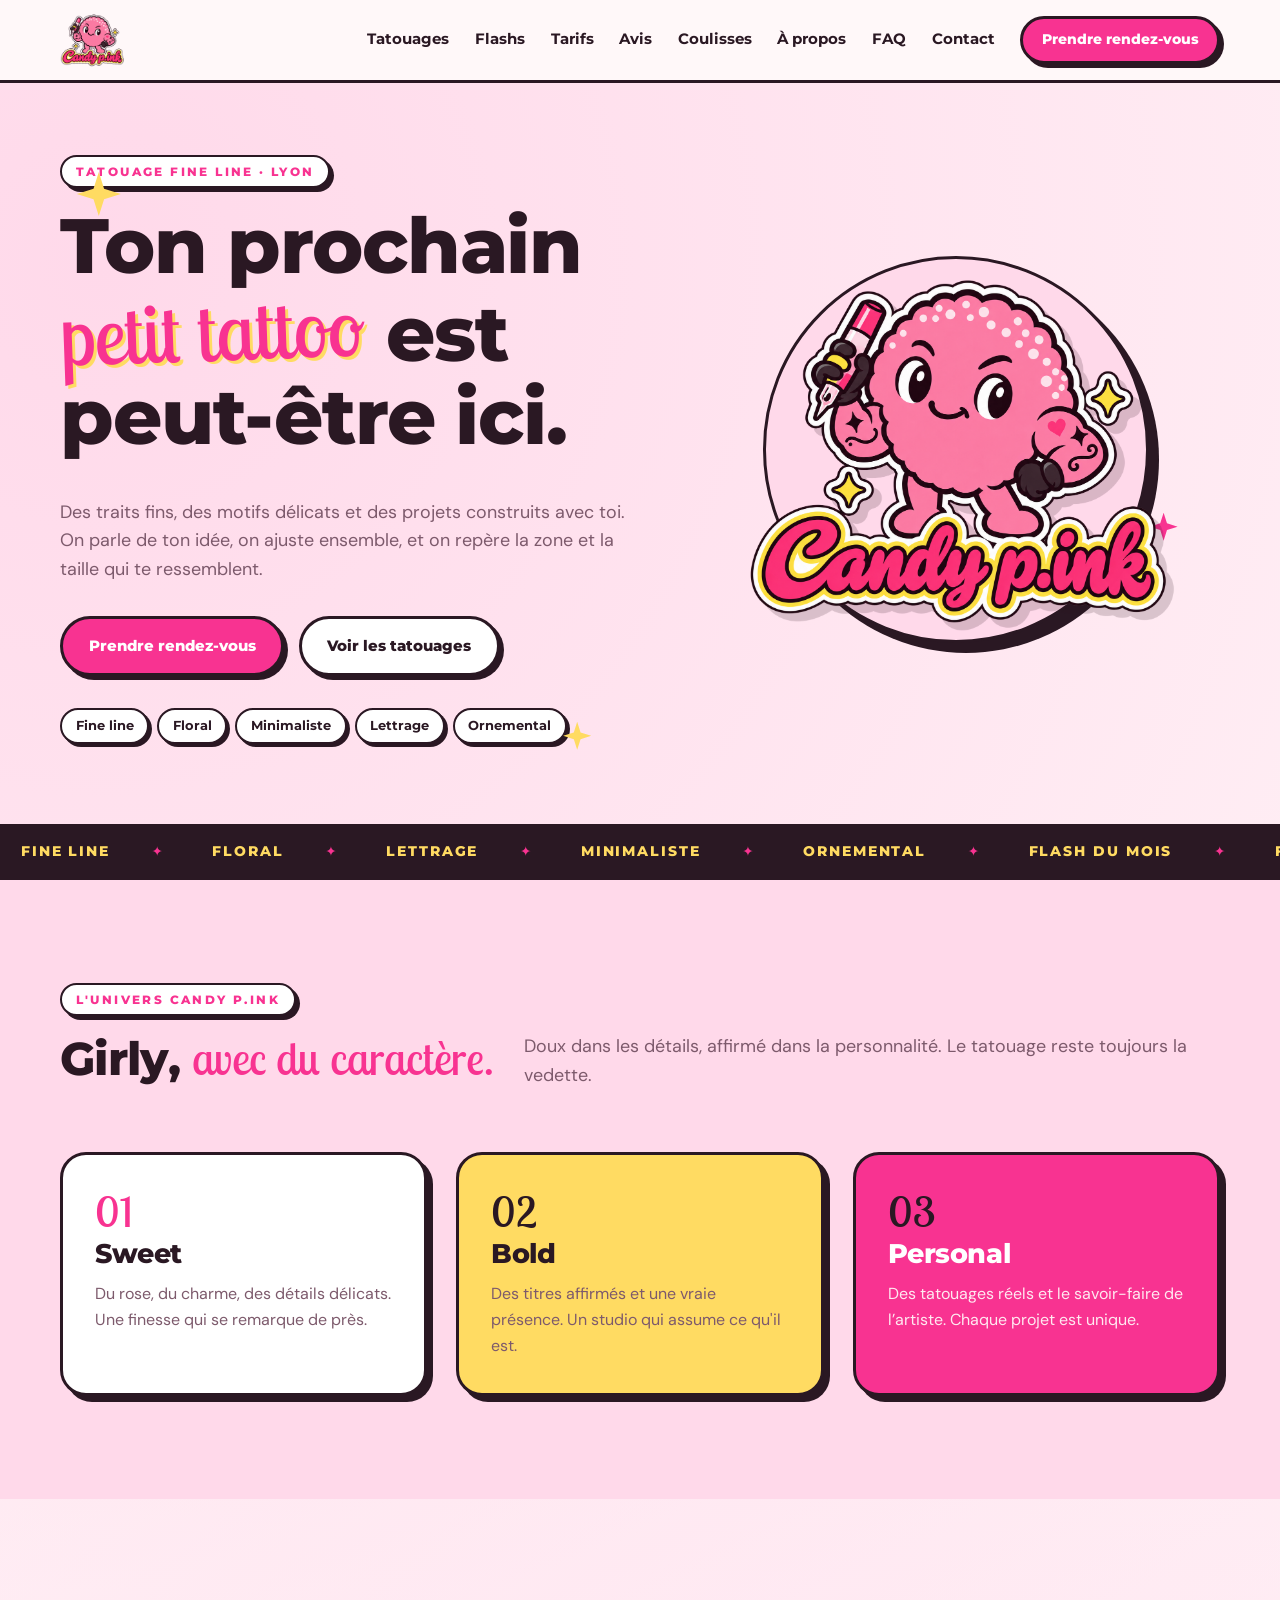
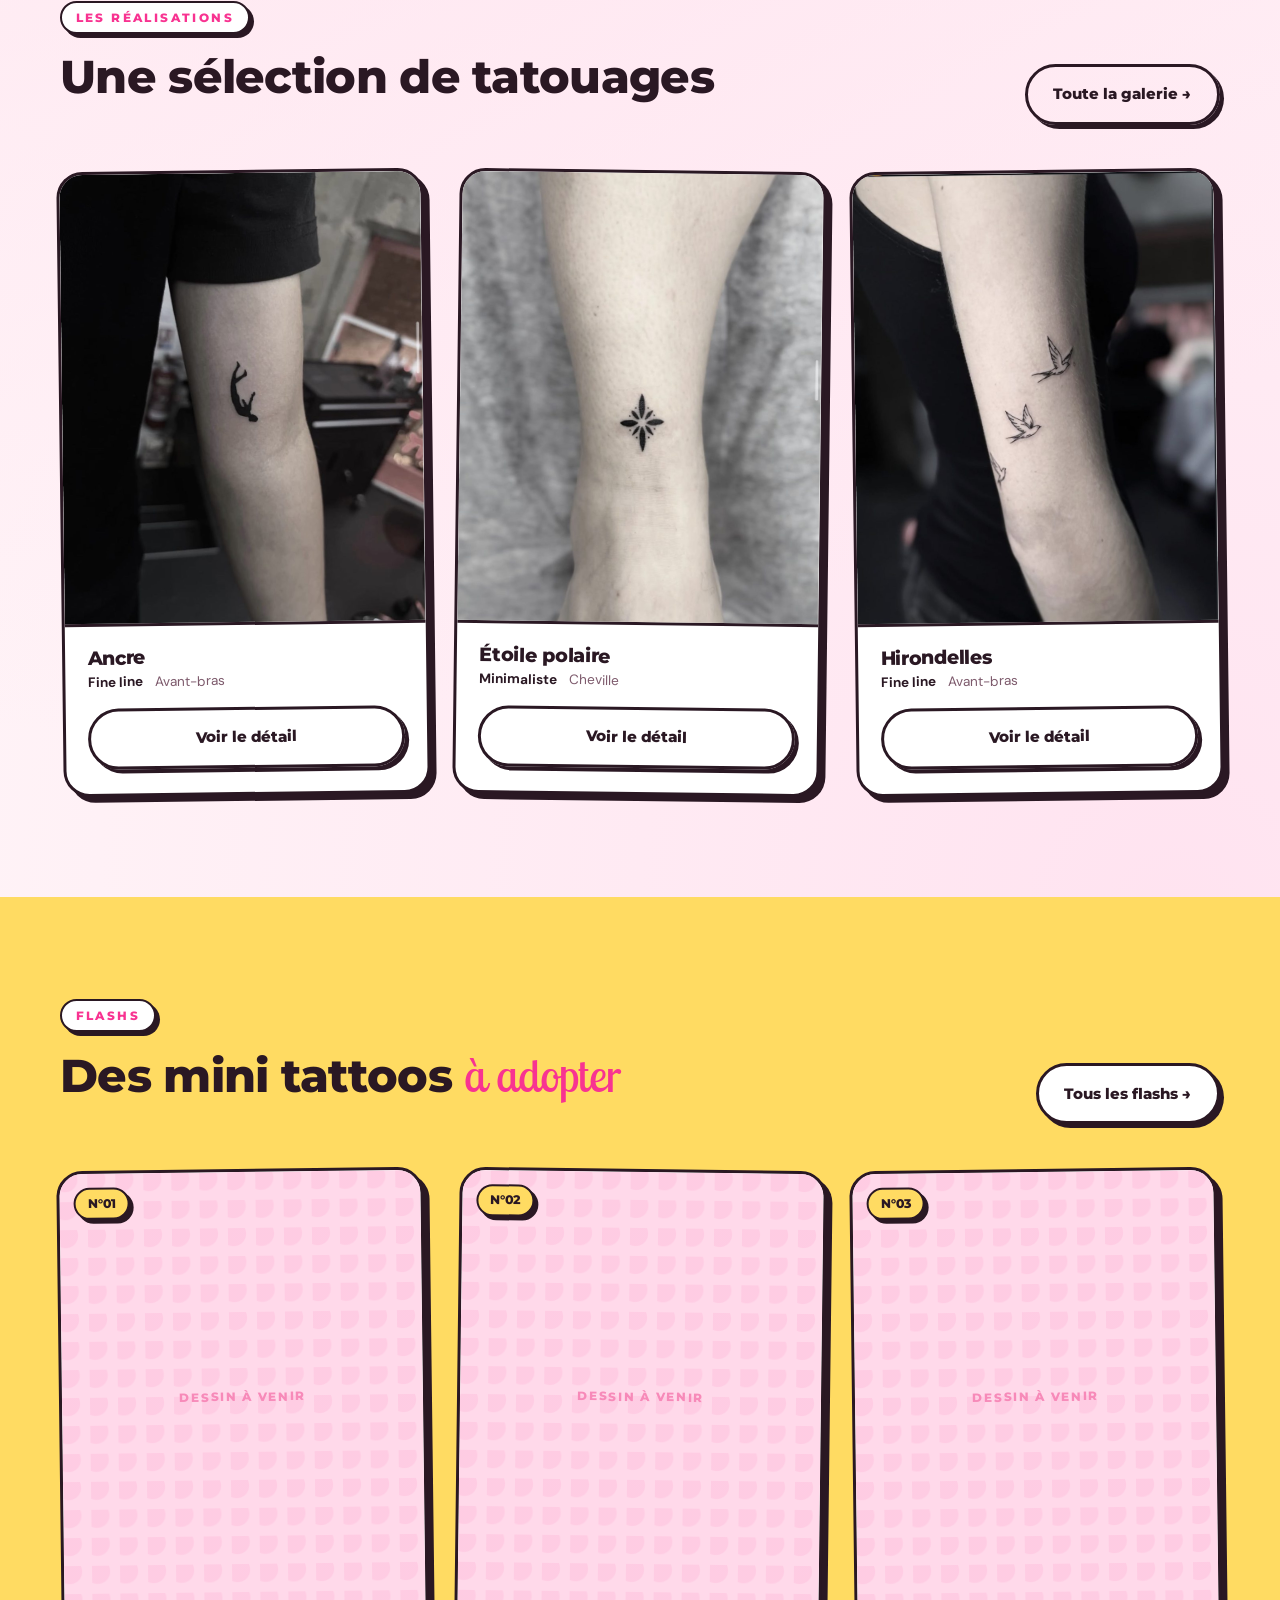
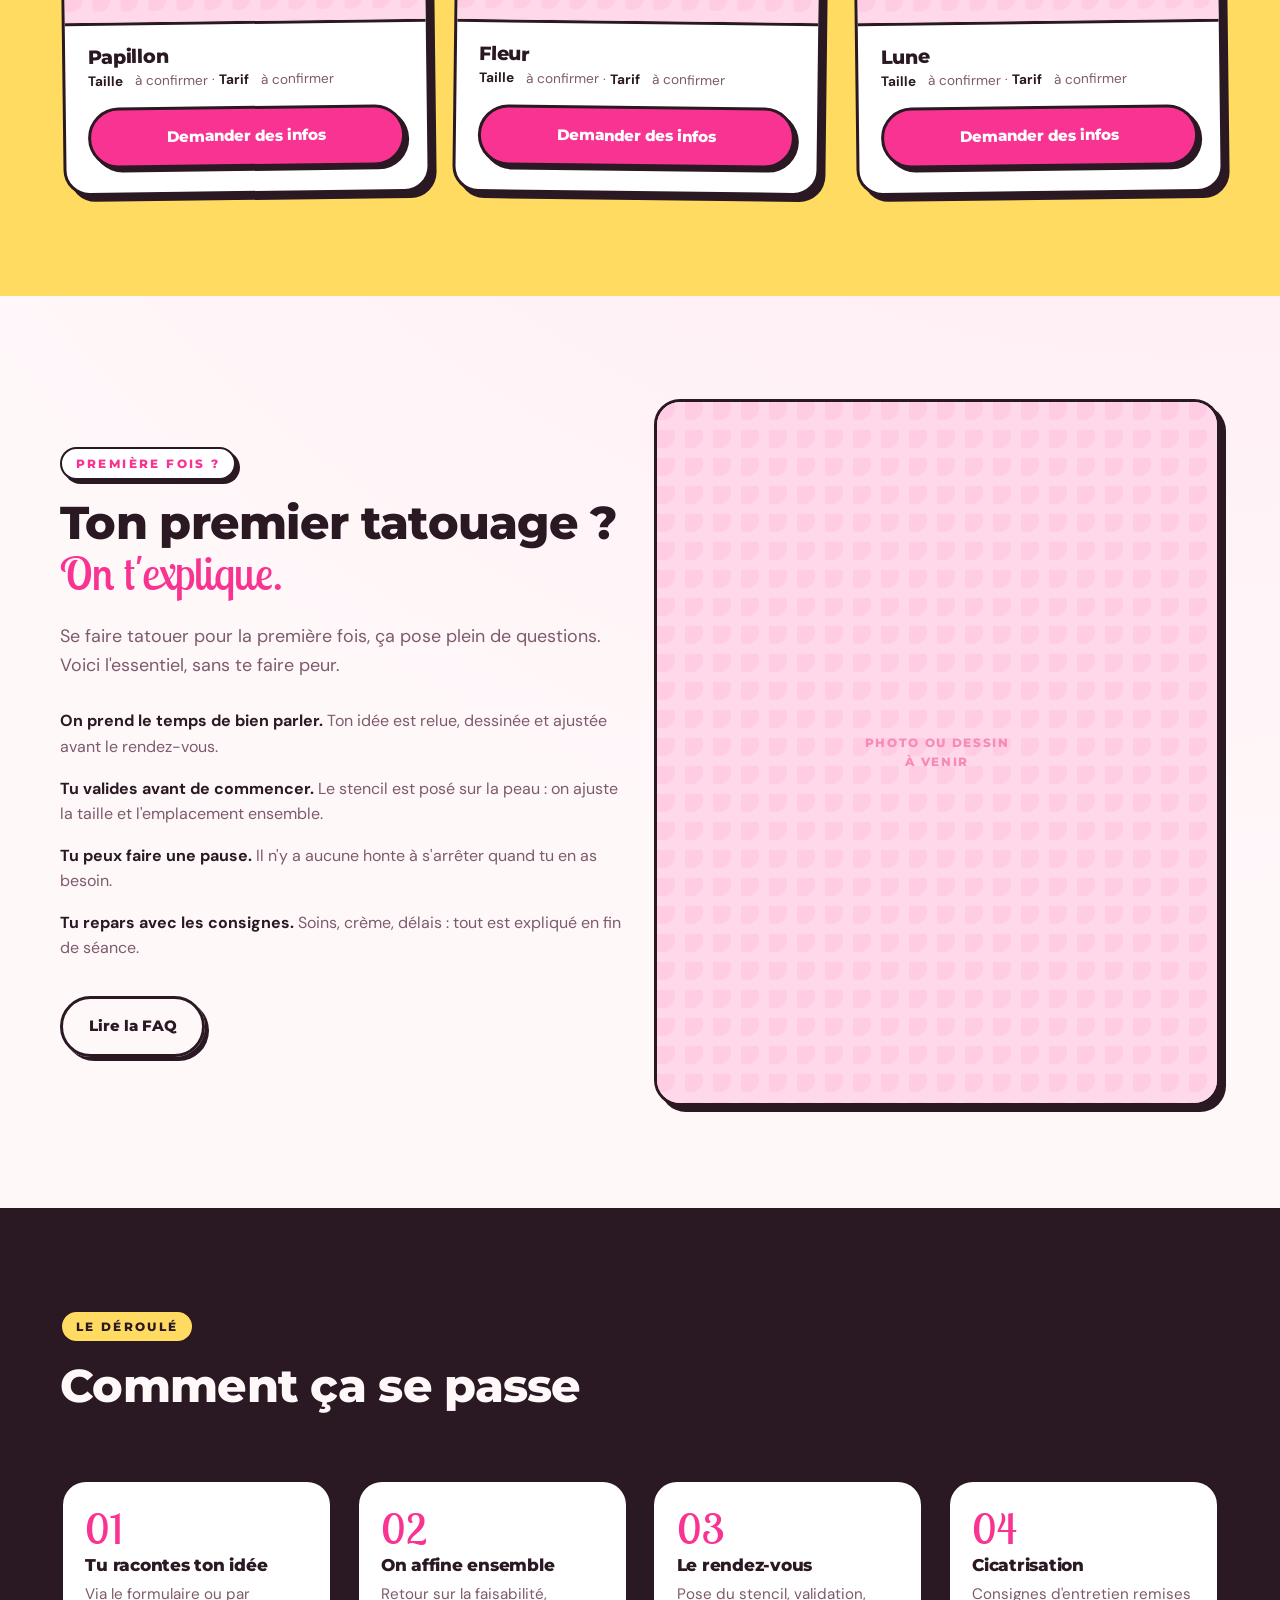
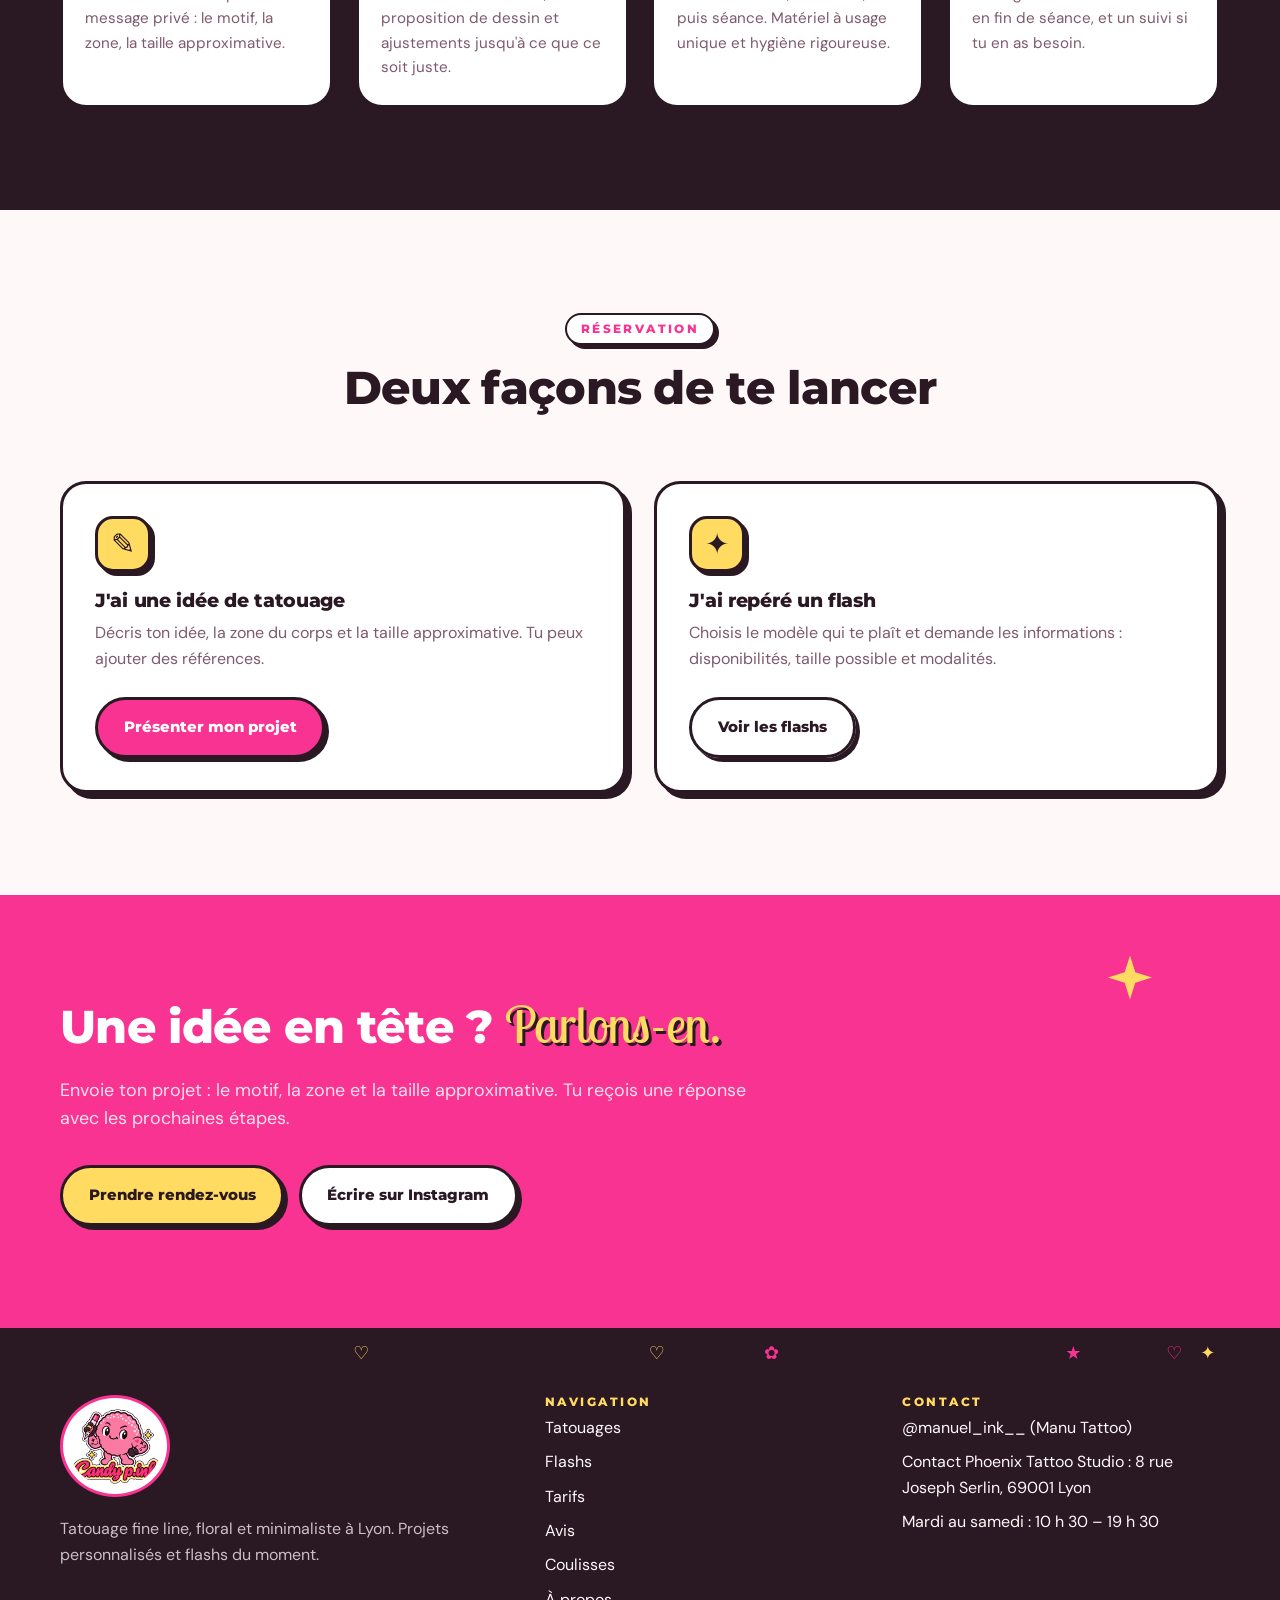
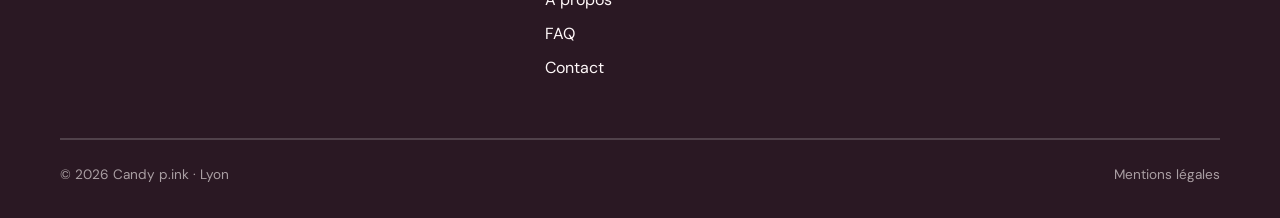
==== commit 33e75b91: "Unify Candy p.ink site navigation and update public contact links" ====
--- a/index.html
+++ b/index.html
@@ -21,6 +21,9 @@
     <nav class="nav" aria-label="Navigation principale">
       <a href="tatouages.html">Tatouages</a>
       <a href="flashs.html">Flashs</a>
+      <a href="tarifs.html">Tarifs</a>
+      <a href="avis.html">Avis</a>
+      <a href="coulisses.html">Coulisses</a>
       <a href="a-propos.html">À propos</a>
       <a href="faq.html">FAQ</a>
       <a href="contact.html">Contact</a>
@@ -104,7 +107,7 @@
         <article class="pillar is-pink">
           <span class="num">03</span>
           <h3>Personal</h3>
-          <p>Des tatouages réels et la personnalité de la tatoueuse. Chaque projet est unique.</p>
+          <p>Des tatouages réels et le savoir-faire de l’artiste. Chaque projet est unique.</p>
         </article>
       </div>
     </div>
@@ -261,7 +264,7 @@
       <p class="lead">Envoie ton projet : le motif, la zone et la taille approximative. Tu reçois une réponse avec les prochaines étapes.</p>
       <div class="cta-actions">
         <a class="btn btn-butter" href="contact.html">Prendre rendez-vous</a>
-        <a class="btn btn-white" href="https://instagram.com/barbieink.lyon" target="_blank" rel="noopener">Écrire sur Instagram</a>
+        <a class="btn btn-white" href="https://www.instagram.com/manuel_ink__/" target="_blank" rel="noopener">Écrire sur Instagram</a>
       </div>
     </div>
   </section>
@@ -291,9 +294,9 @@
       <div>
         <h3>Contact</h3>
         <ul>
-          <li><a href="https://instagram.com/barbieink.lyon" target="_blank" rel="noopener">@barbieink.lyon</a></li>
-          <li><span class="pending">Adresse à compléter</span></li>
-          <li><span class="pending">Horaires à compléter</span></li>
+          <li><a href="https://www.instagram.com/manuel_ink__/" target="_blank" rel="noopener">@manuel_ink__ (Manu Tattoo)</a></li>
+          <li>Contact Phoenix Tattoo Studio : 8 rue Joseph Serlin, 69001 Lyon</li>
+          <li>Mardi au samedi : 10 h 30 – 19 h 30</li>
         </ul>
       </div>
     </div>
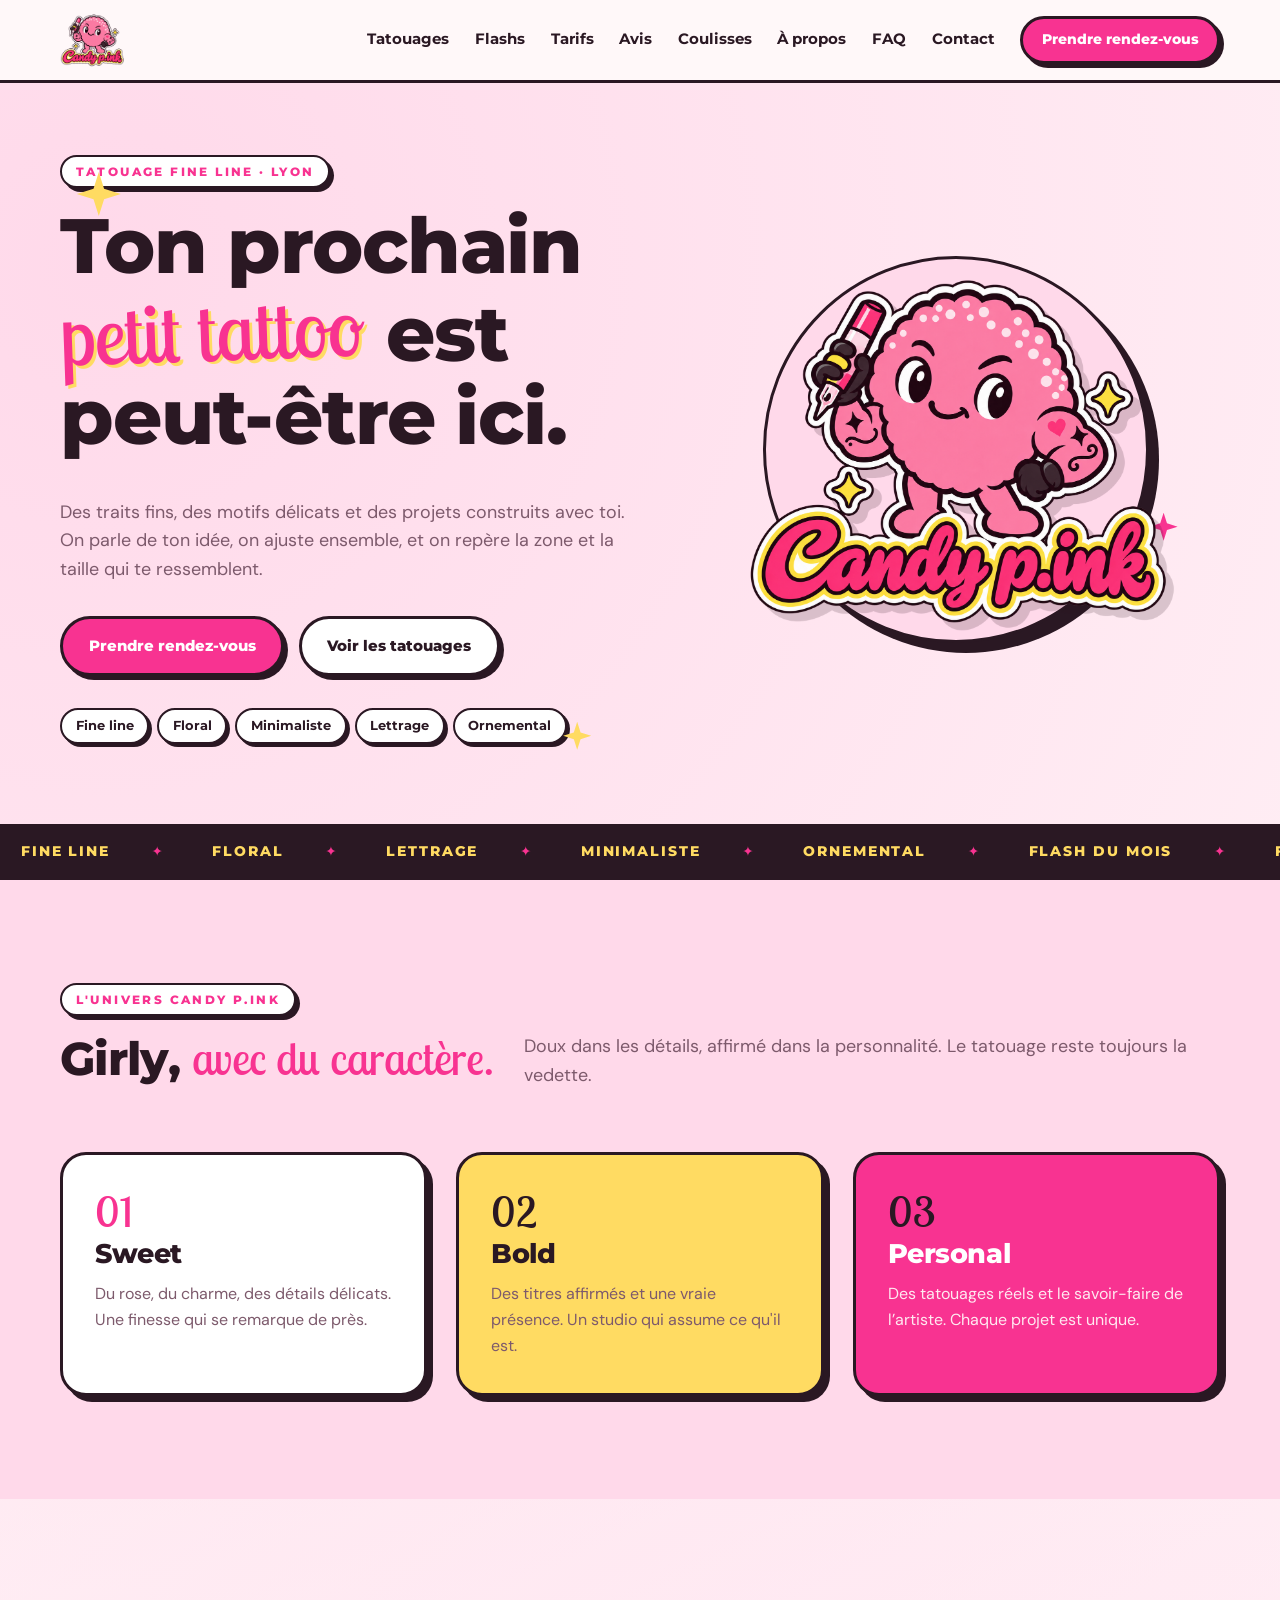
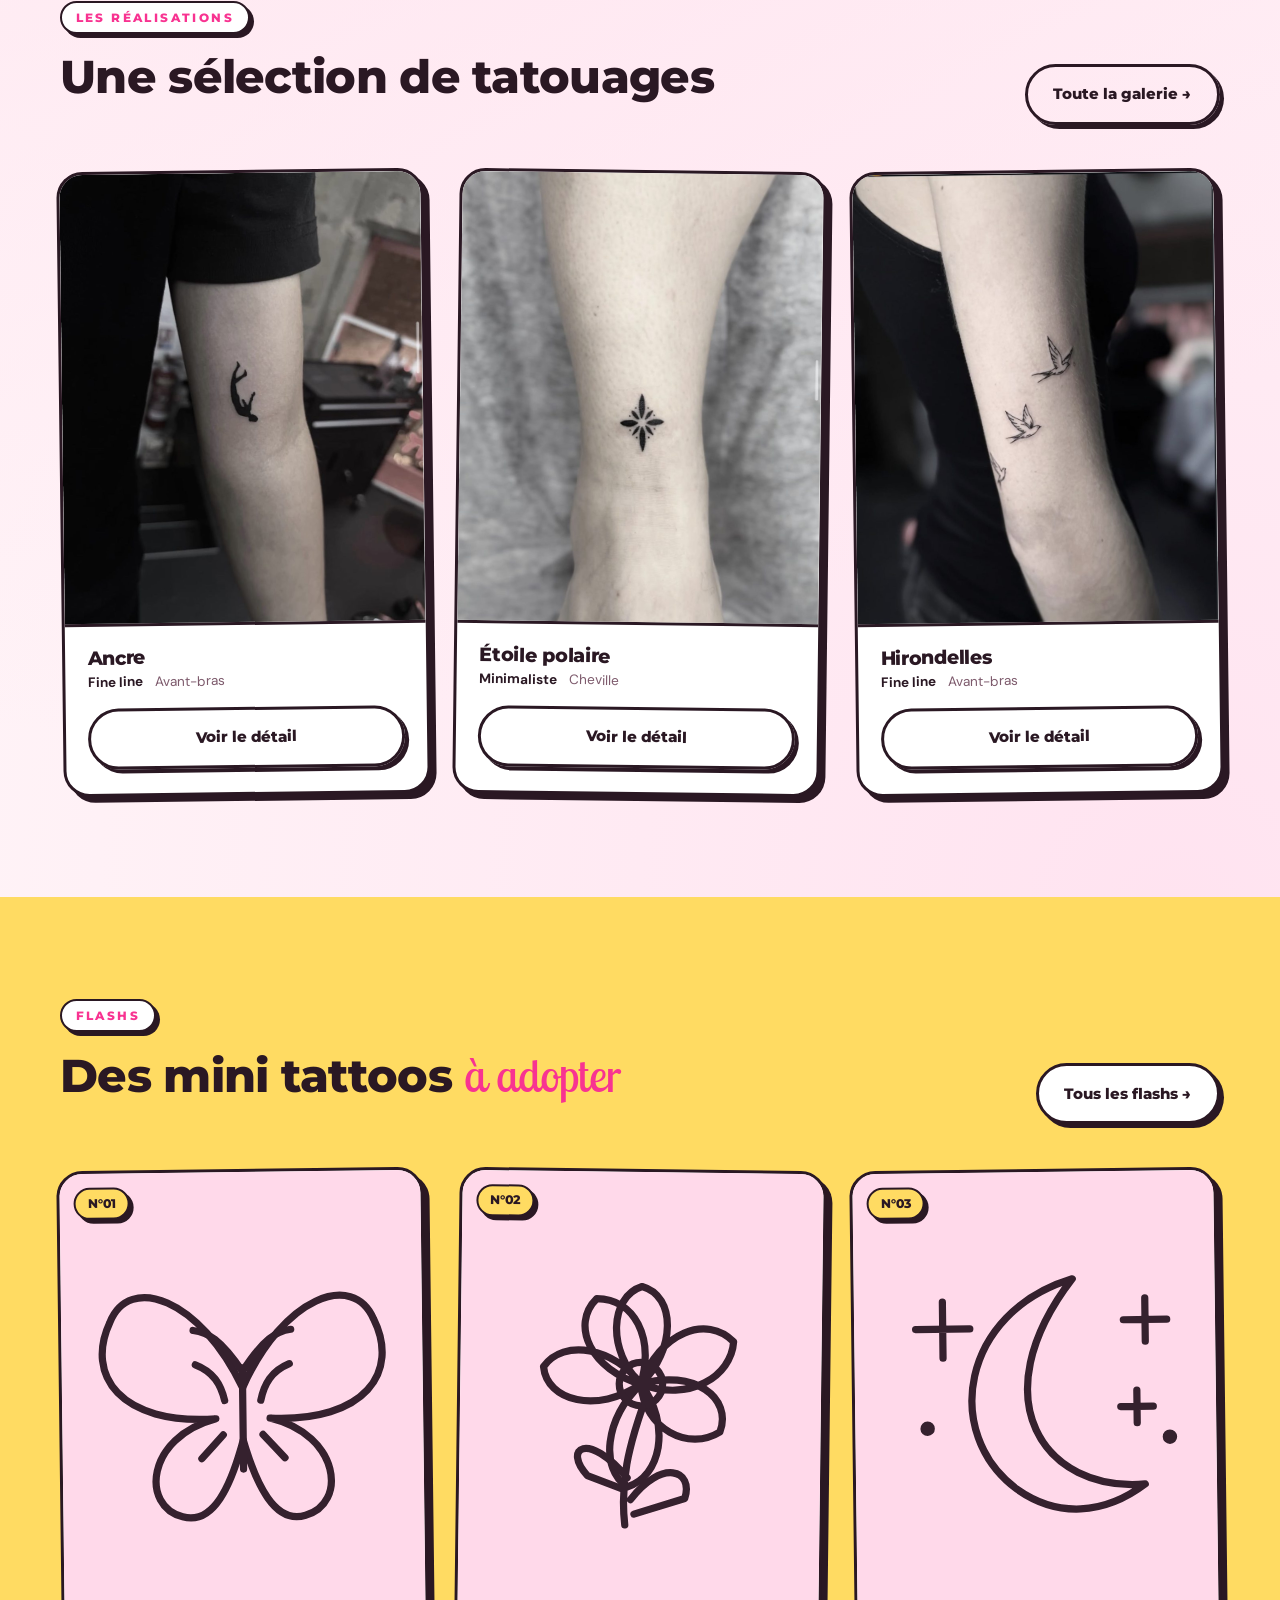
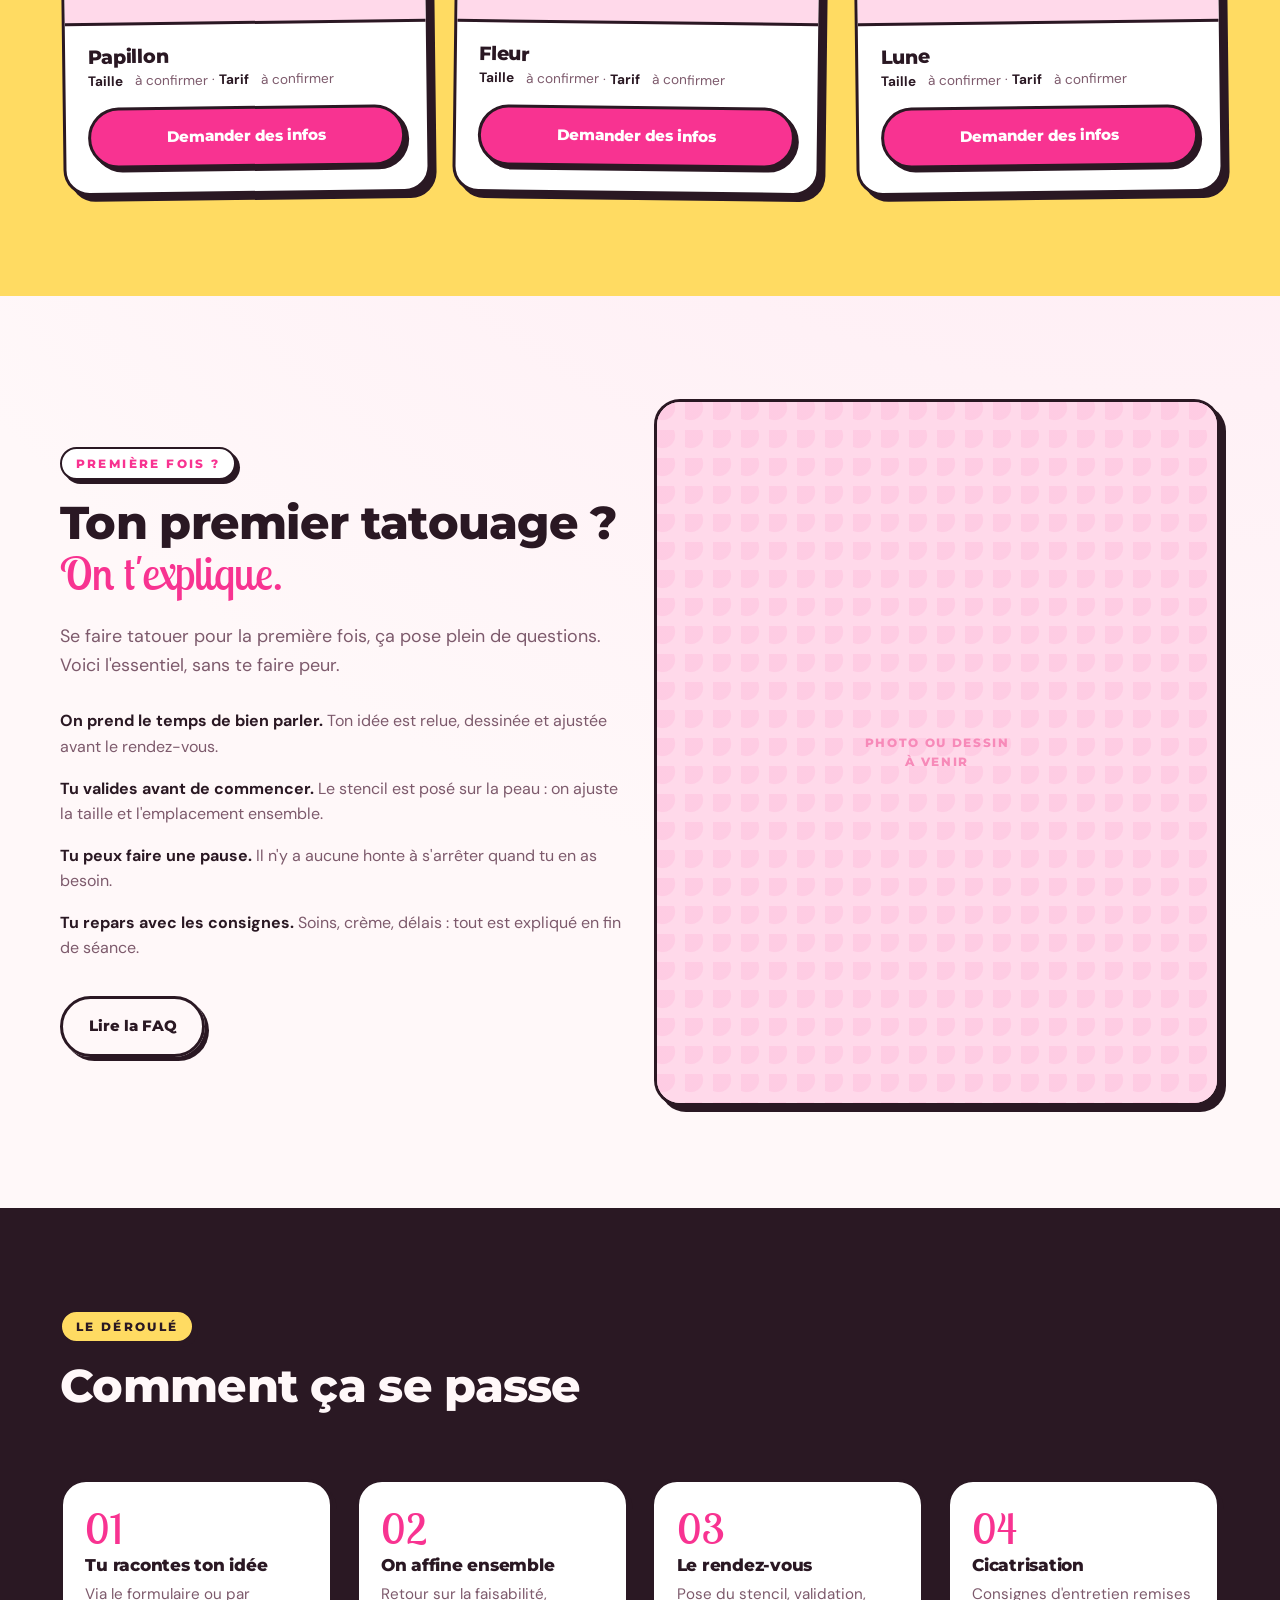
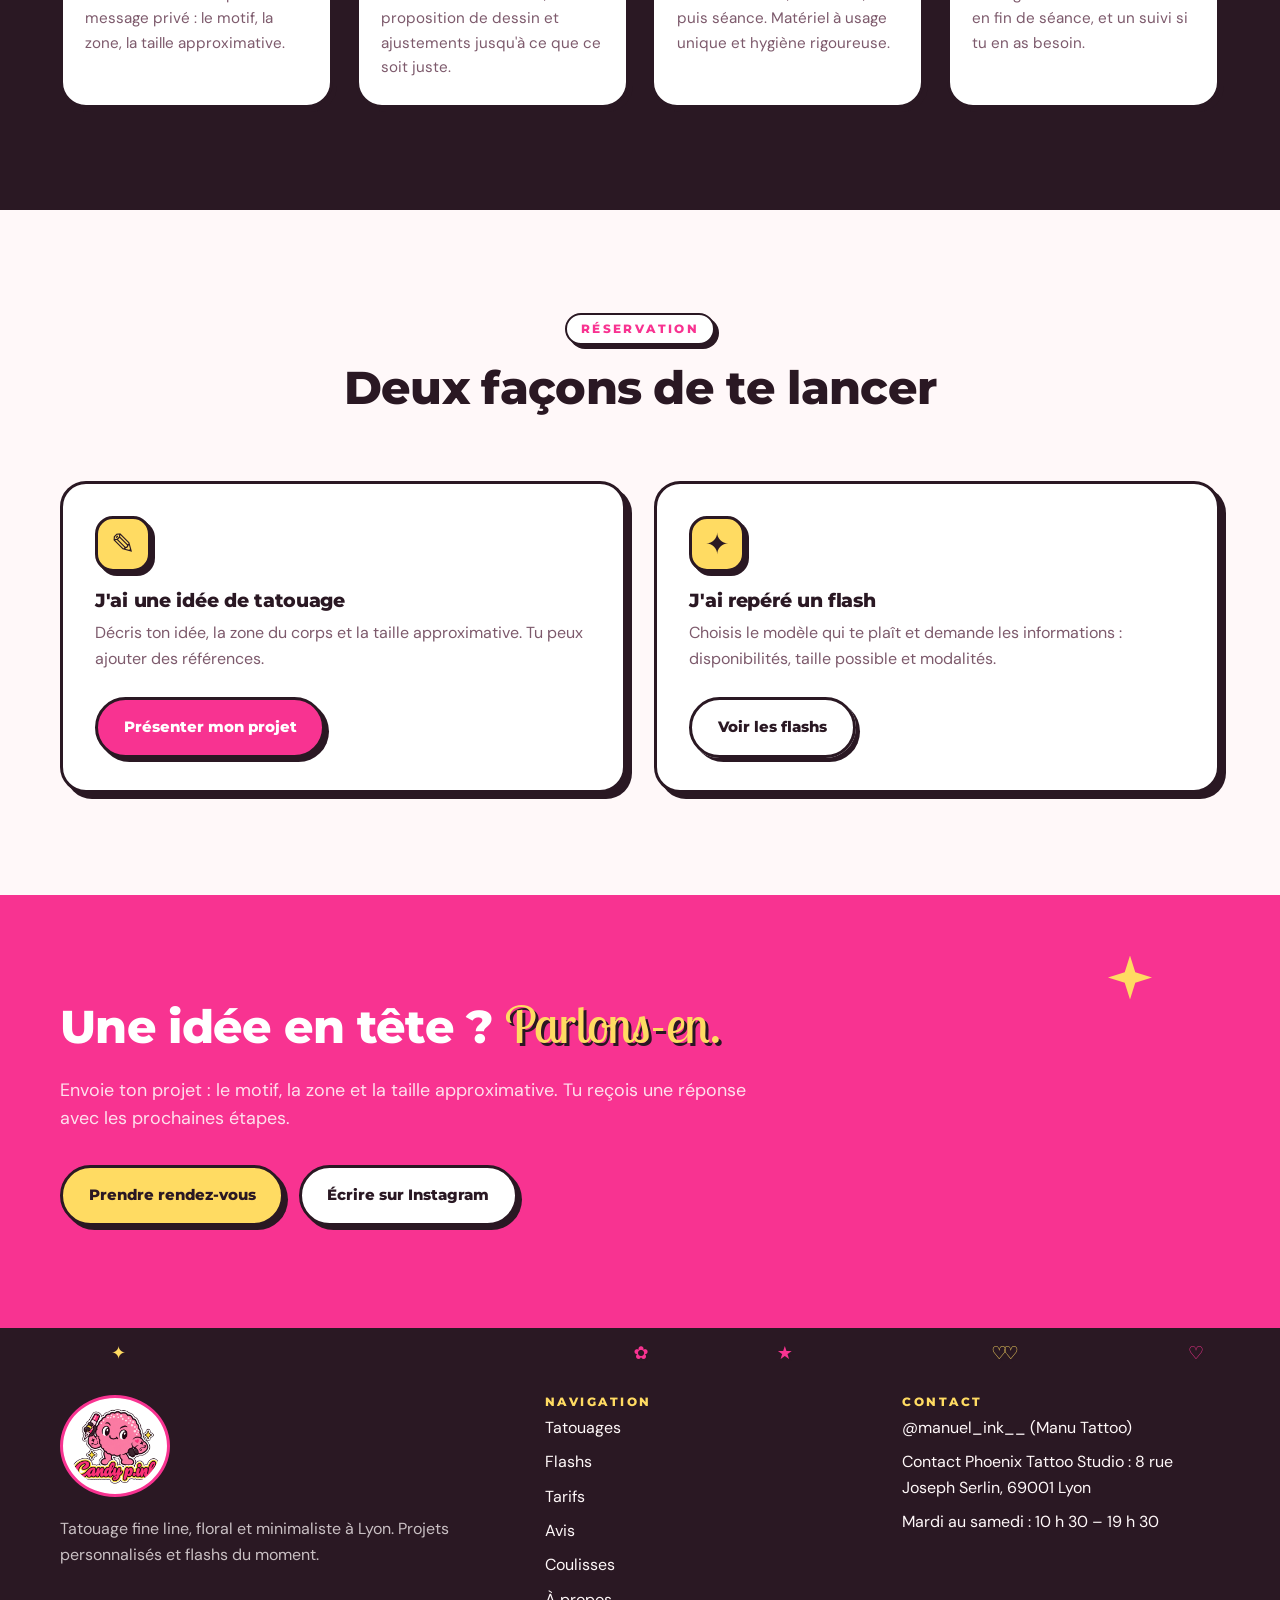
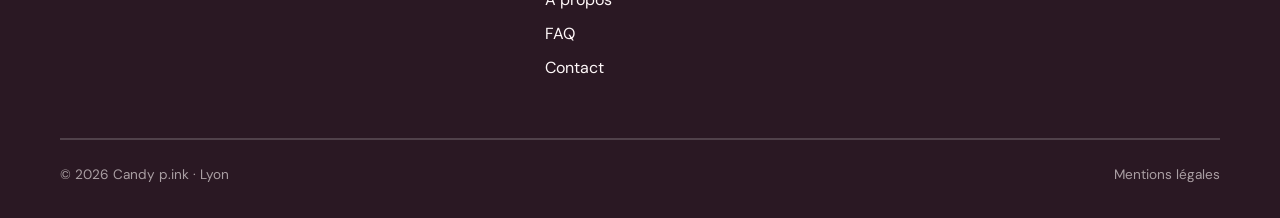
==== commit d744c31f: "Show Candy p.ink flash illustrations on index.html" ====
--- a/index.html
+++ b/index.html
@@ -164,7 +164,7 @@
       </div>
       <div class="grid-3">
         <article class="work">
-          <div class="work-media"><div class="ph">Dessin à venir</div><span class="badge-no">N°01</span></div>
+          <div class="work-media"><svg class="flash-illustration" viewBox="0 0 200 200" role="img" aria-label="Dessin illustratif : Papillon"><use href="./flash-art.svg#papillon"></use></svg><span class="badge-no">N°01</span></div>
           <div class="work-body">
             <h3>Papillon</h3>
             <p class="work-meta"><span>Taille</span> à confirmer · <span>Tarif</span> à confirmer</p>
@@ -172,7 +172,7 @@
           </div>
         </article>
         <article class="work">
-          <div class="work-media"><div class="ph">Dessin à venir</div><span class="badge-no">N°02</span></div>
+          <div class="work-media"><svg class="flash-illustration" viewBox="0 0 200 200" role="img" aria-label="Dessin illustratif : Fleur"><use href="./flash-art.svg#fleur"></use></svg><span class="badge-no">N°02</span></div>
           <div class="work-body">
             <h3>Fleur</h3>
             <p class="work-meta"><span>Taille</span> à confirmer · <span>Tarif</span> à confirmer</p>
@@ -180,7 +180,7 @@
           </div>
         </article>
         <article class="work">
-          <div class="work-media"><div class="ph">Dessin à venir</div><span class="badge-no">N°03</span></div>
+          <div class="work-media"><svg class="flash-illustration" viewBox="0 0 200 200" role="img" aria-label="Dessin illustratif : Lune"><use href="./flash-art.svg#lune"></use></svg><span class="badge-no">N°03</span></div>
           <div class="work-body">
             <h3>Lune</h3>
             <p class="work-meta"><span>Taille</span> à confirmer · <span>Tarif</span> à confirmer</p>
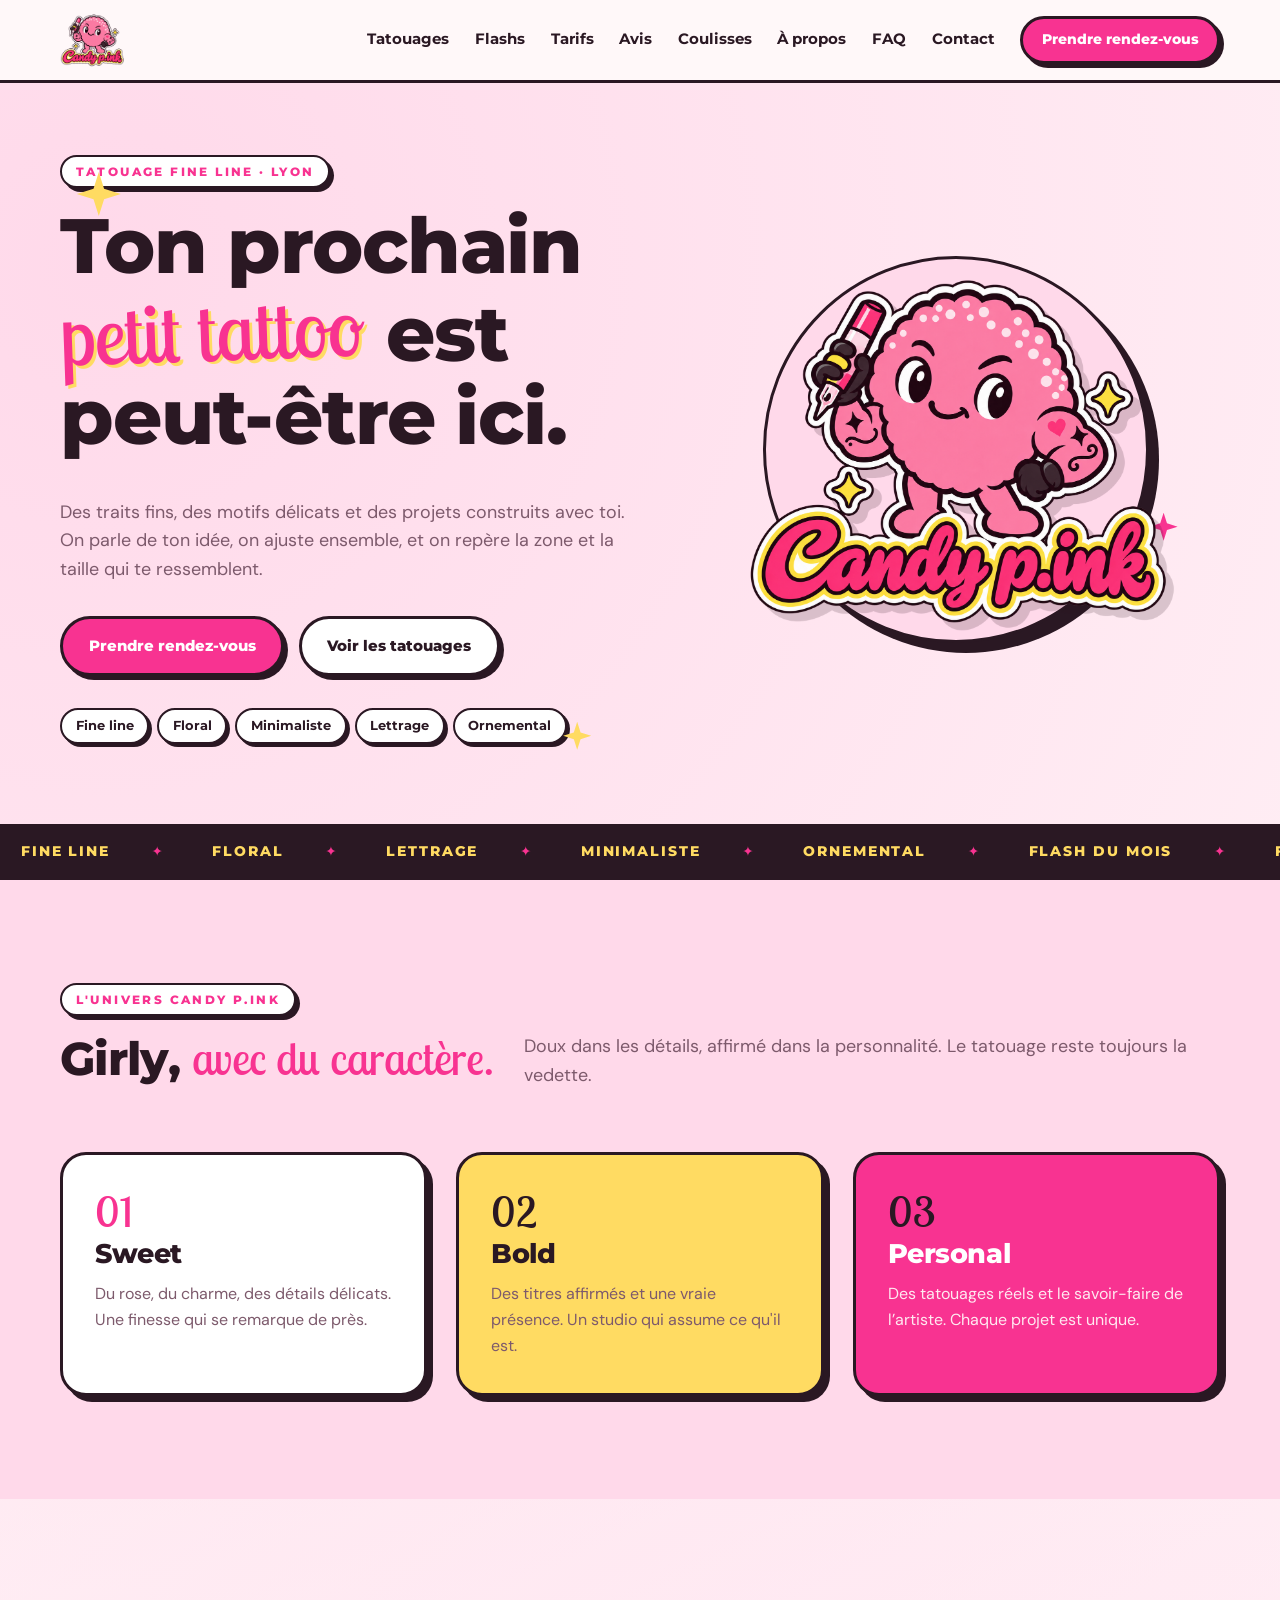
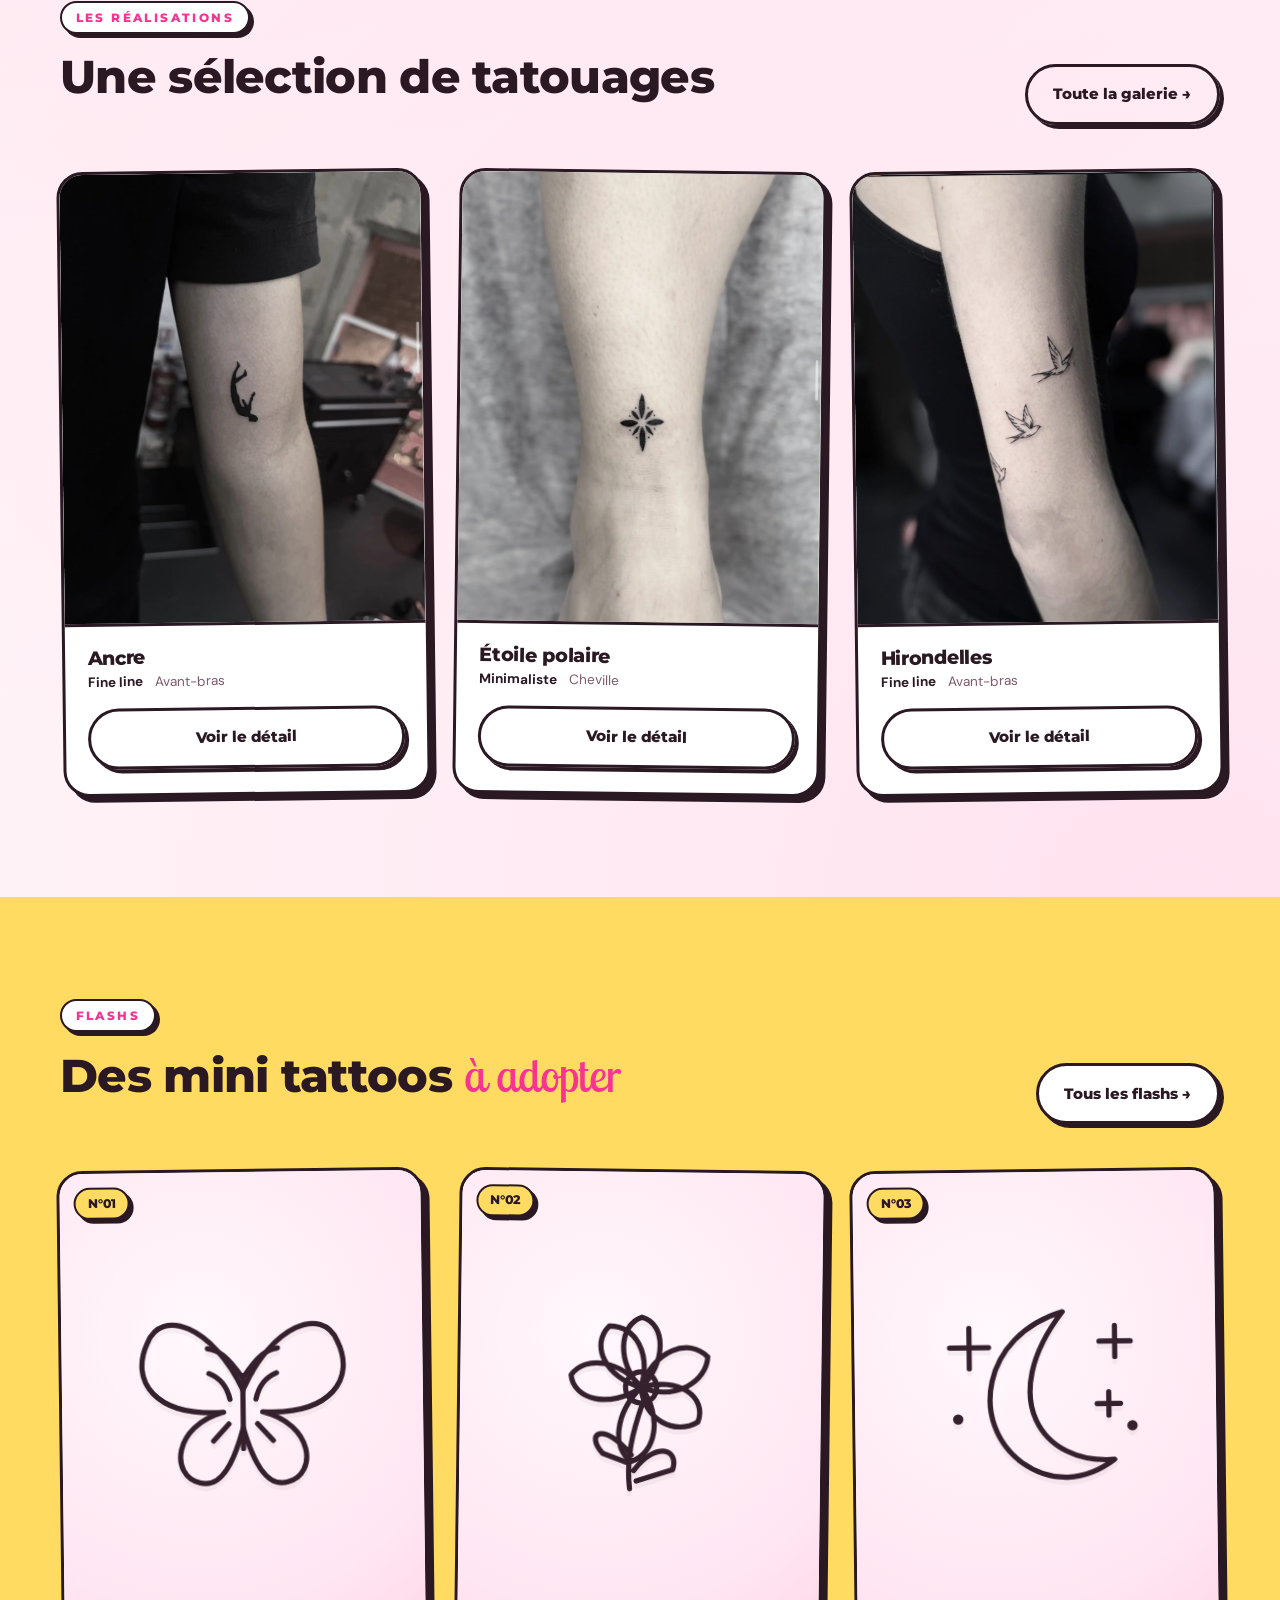
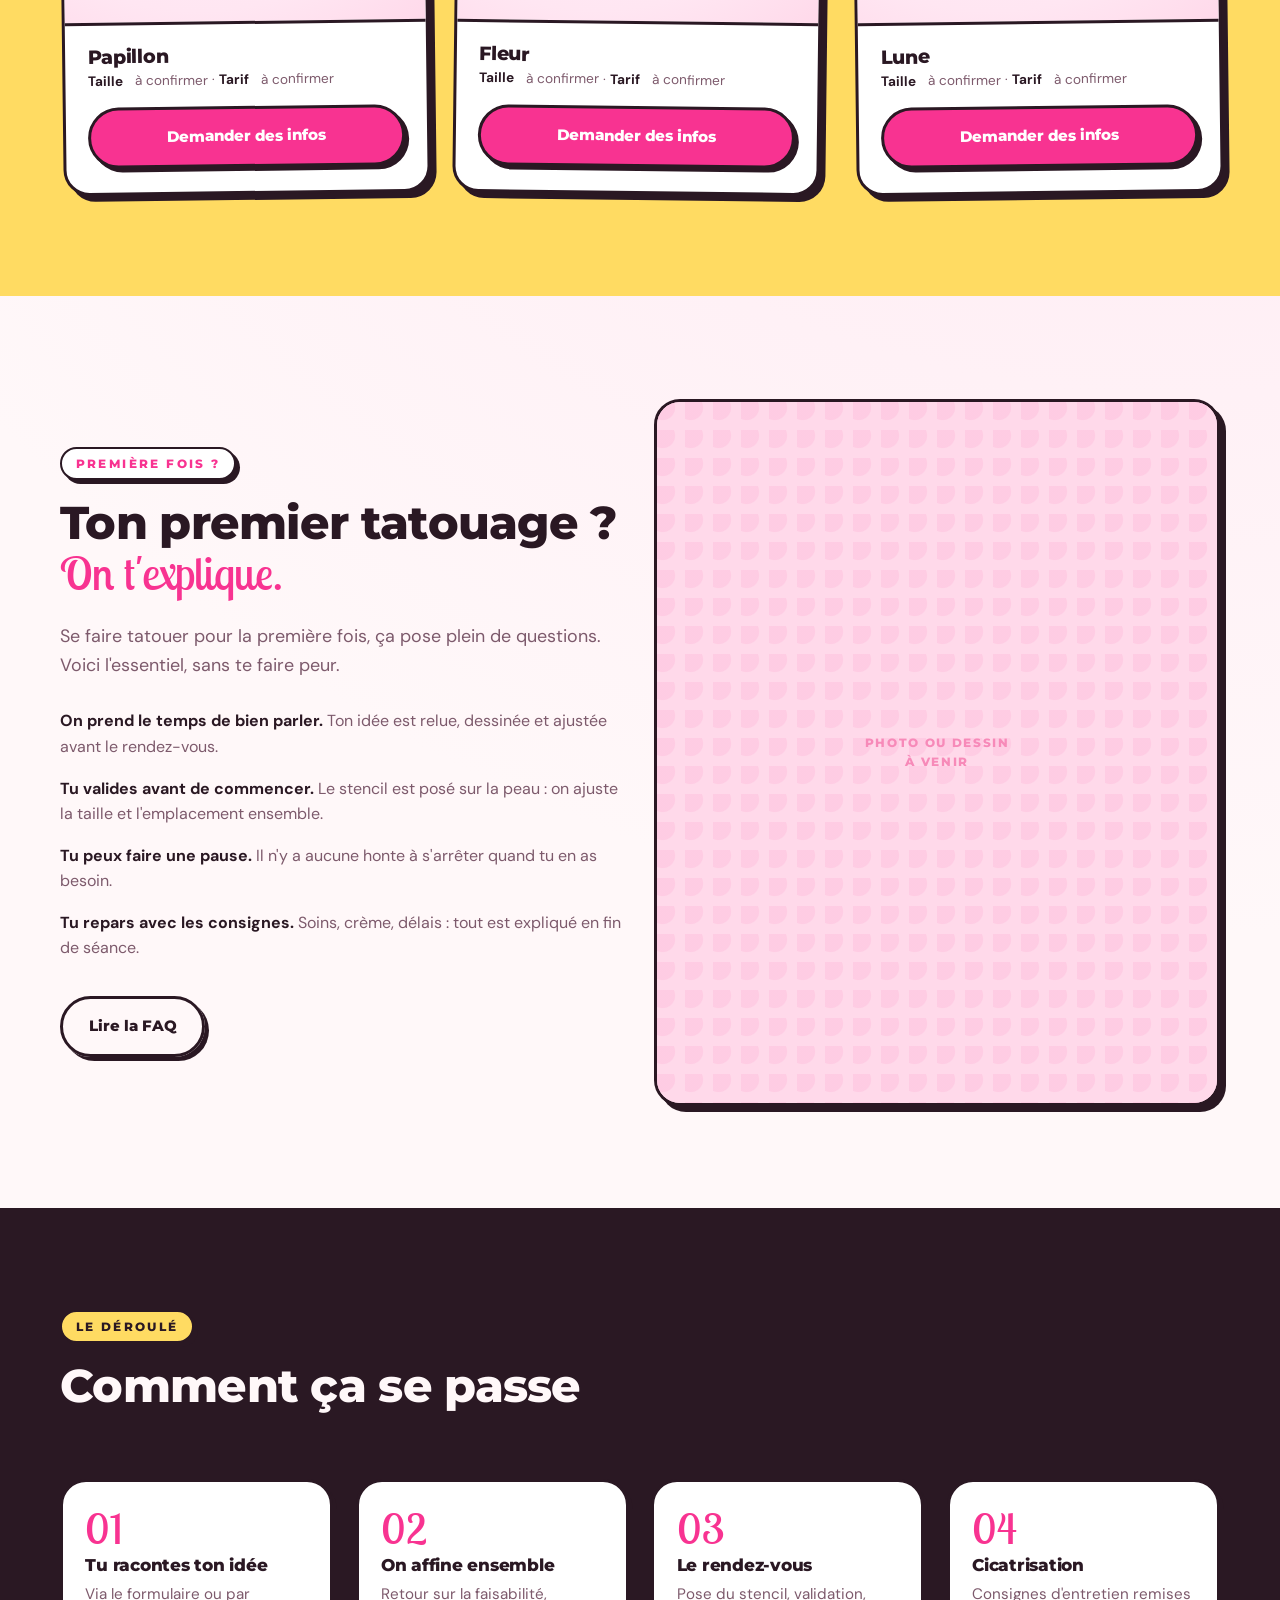
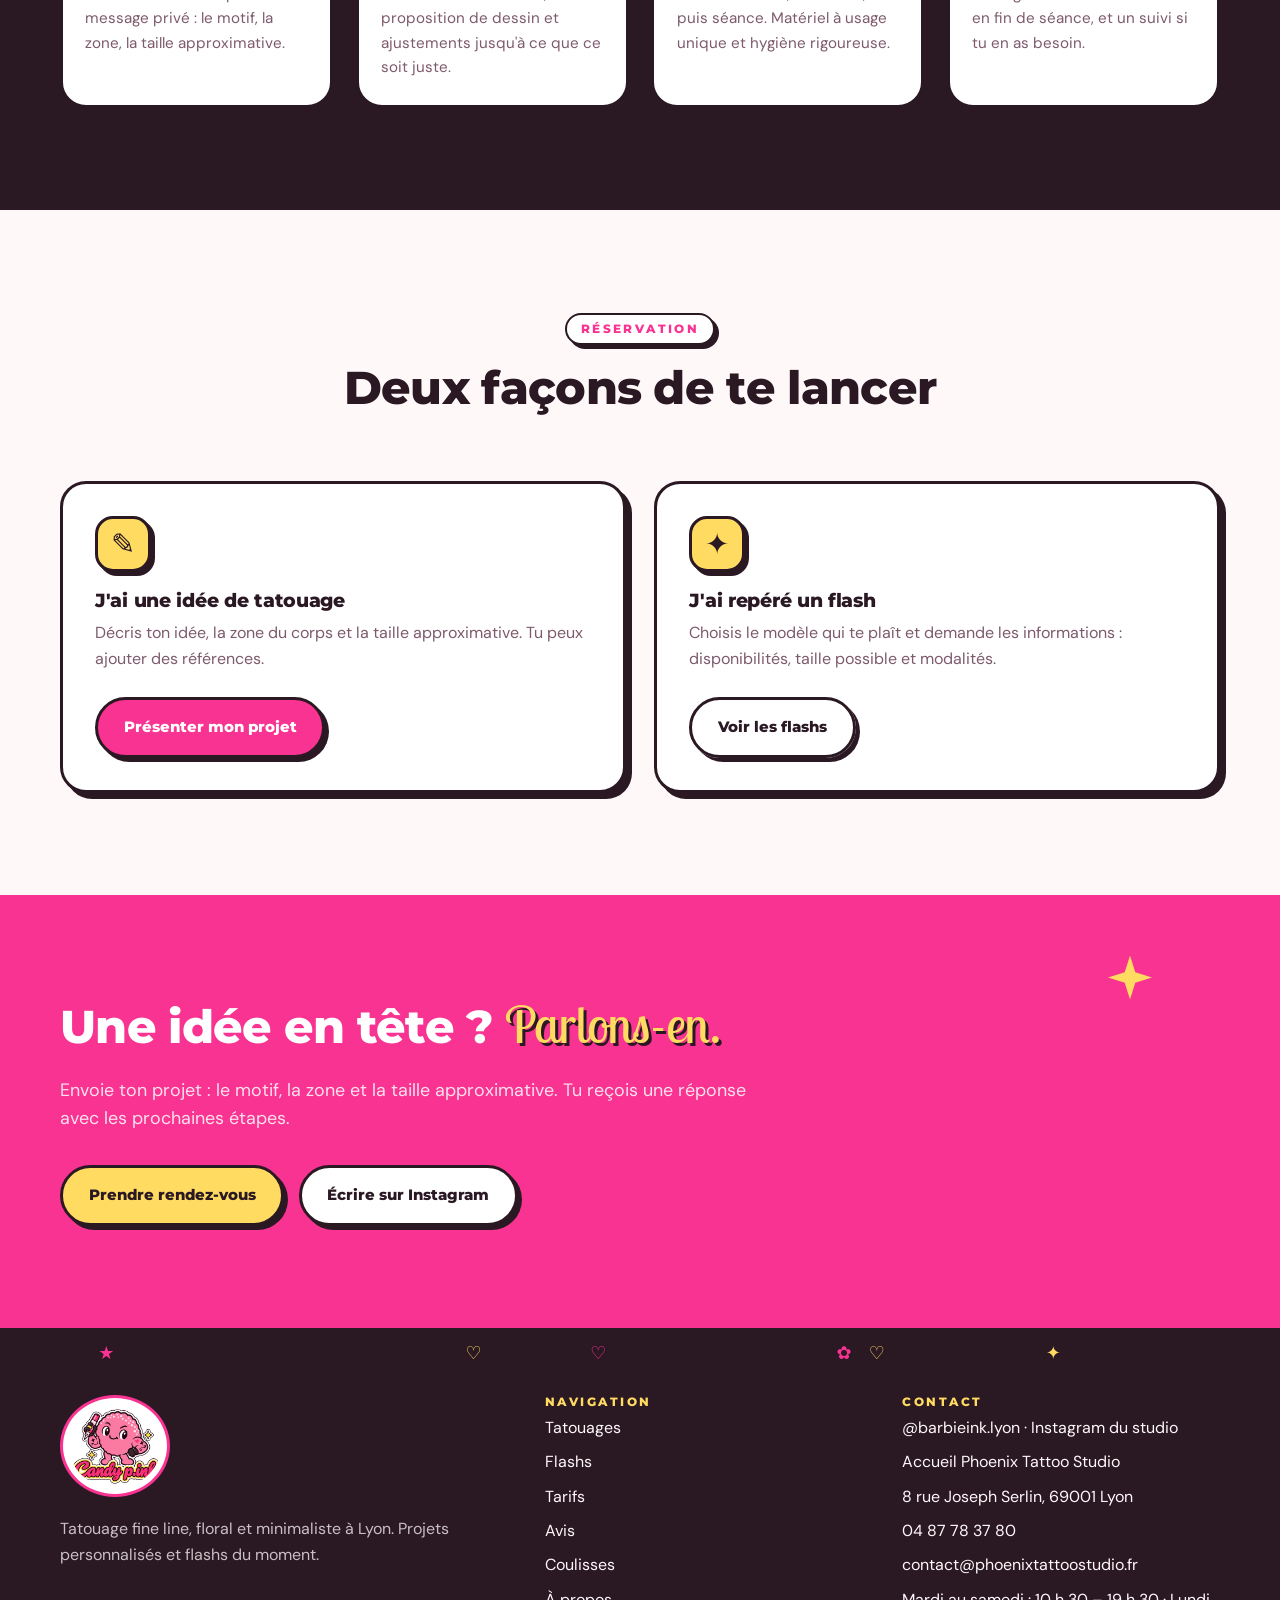
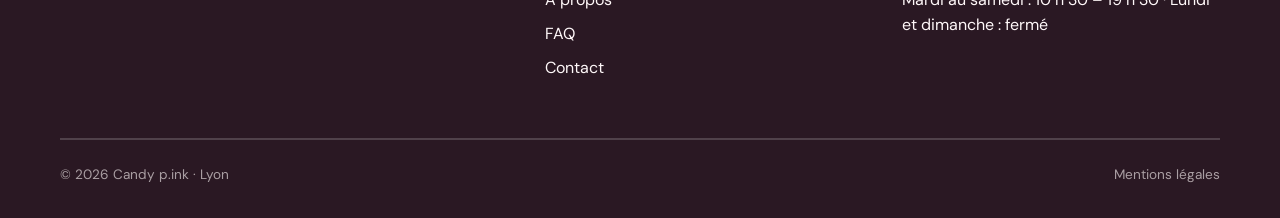
==== commit a35b3c85: "Candy p.ink : infos pratiques, Manu, coulisses Instagram et avis sourcés (index.html)" ====
--- a/index.html
+++ b/index.html
@@ -264,7 +264,7 @@
       <p class="lead">Envoie ton projet : le motif, la zone et la taille approximative. Tu reçois une réponse avec les prochaines étapes.</p>
       <div class="cta-actions">
         <a class="btn btn-butter" href="contact.html">Prendre rendez-vous</a>
-        <a class="btn btn-white" href="https://www.instagram.com/manuel_ink__/" target="_blank" rel="noopener">Écrire sur Instagram</a>
+        <a class="btn btn-white" href="https://www.instagram.com/barbieink.lyon/" target="_blank" rel="noopener">Écrire sur Instagram</a>
       </div>
     </div>
   </section>
@@ -294,10 +294,13 @@
       <div>
         <h3>Contact</h3>
         <ul>
-          <li><a href="https://www.instagram.com/manuel_ink__/" target="_blank" rel="noopener">@manuel_ink__ (Manu Tattoo)</a></li>
-          <li>Contact Phoenix Tattoo Studio : 8 rue Joseph Serlin, 69001 Lyon</li>
-          <li>Mardi au samedi : 10 h 30 – 19 h 30</li>
-        </ul>
+<li><a href="https://www.instagram.com/barbieink.lyon/" target="_blank" rel="noopener">@barbieink.lyon · Instagram du studio</a></li>
+<li>Accueil Phoenix Tattoo Studio</li>
+<li><a href="https://www.google.com/maps/search/?api=1&amp;query=8+Rue+Joseph+Serlin+69001+Lyon" target="_blank" rel="noopener">8 rue Joseph Serlin, 69001 Lyon</a></li>
+<li><a href="tel:+33487783780">04 87 78 37 80</a></li>
+<li><a href="mailto:contact@phoenixtattoostudio.fr">contact@phoenixtattoostudio.fr</a></li>
+<li>Mardi au samedi : 10 h 30 – 19 h 30 · Lundi et dimanche : fermé</li>
+</ul>
       </div>
     </div>
     <div class="footer-bottom">
--- a/styles.css
+++ b/styles.css
@@ -707,3 +707,20 @@
   .sticker-stage img, .fx-float, .btn::after { animation: none !important; }
   .grid-3 > .work { rotate: 0deg; }
 }
+
+/* Flash tattoo illustrations — fine line previews */
+.flash-illustration {
+  display: block;
+  width: min(79%, 260px);
+  height: 78%;
+  max-height: 295px;
+  color: var(--ink);
+  overflow: visible;
+  filter: drop-shadow(0 5px 0 rgba(53,33,46,.05));
+}
+.work-media:has(.flash-illustration) {
+  background: radial-gradient(circle at 38% 36%, #fff8fc 0%, #ffe6f2 76%, #ffd9ea 100%);
+}
+@media (max-width: 640px) {
+  .flash-illustration { width: min(72%, 245px); }
+}
